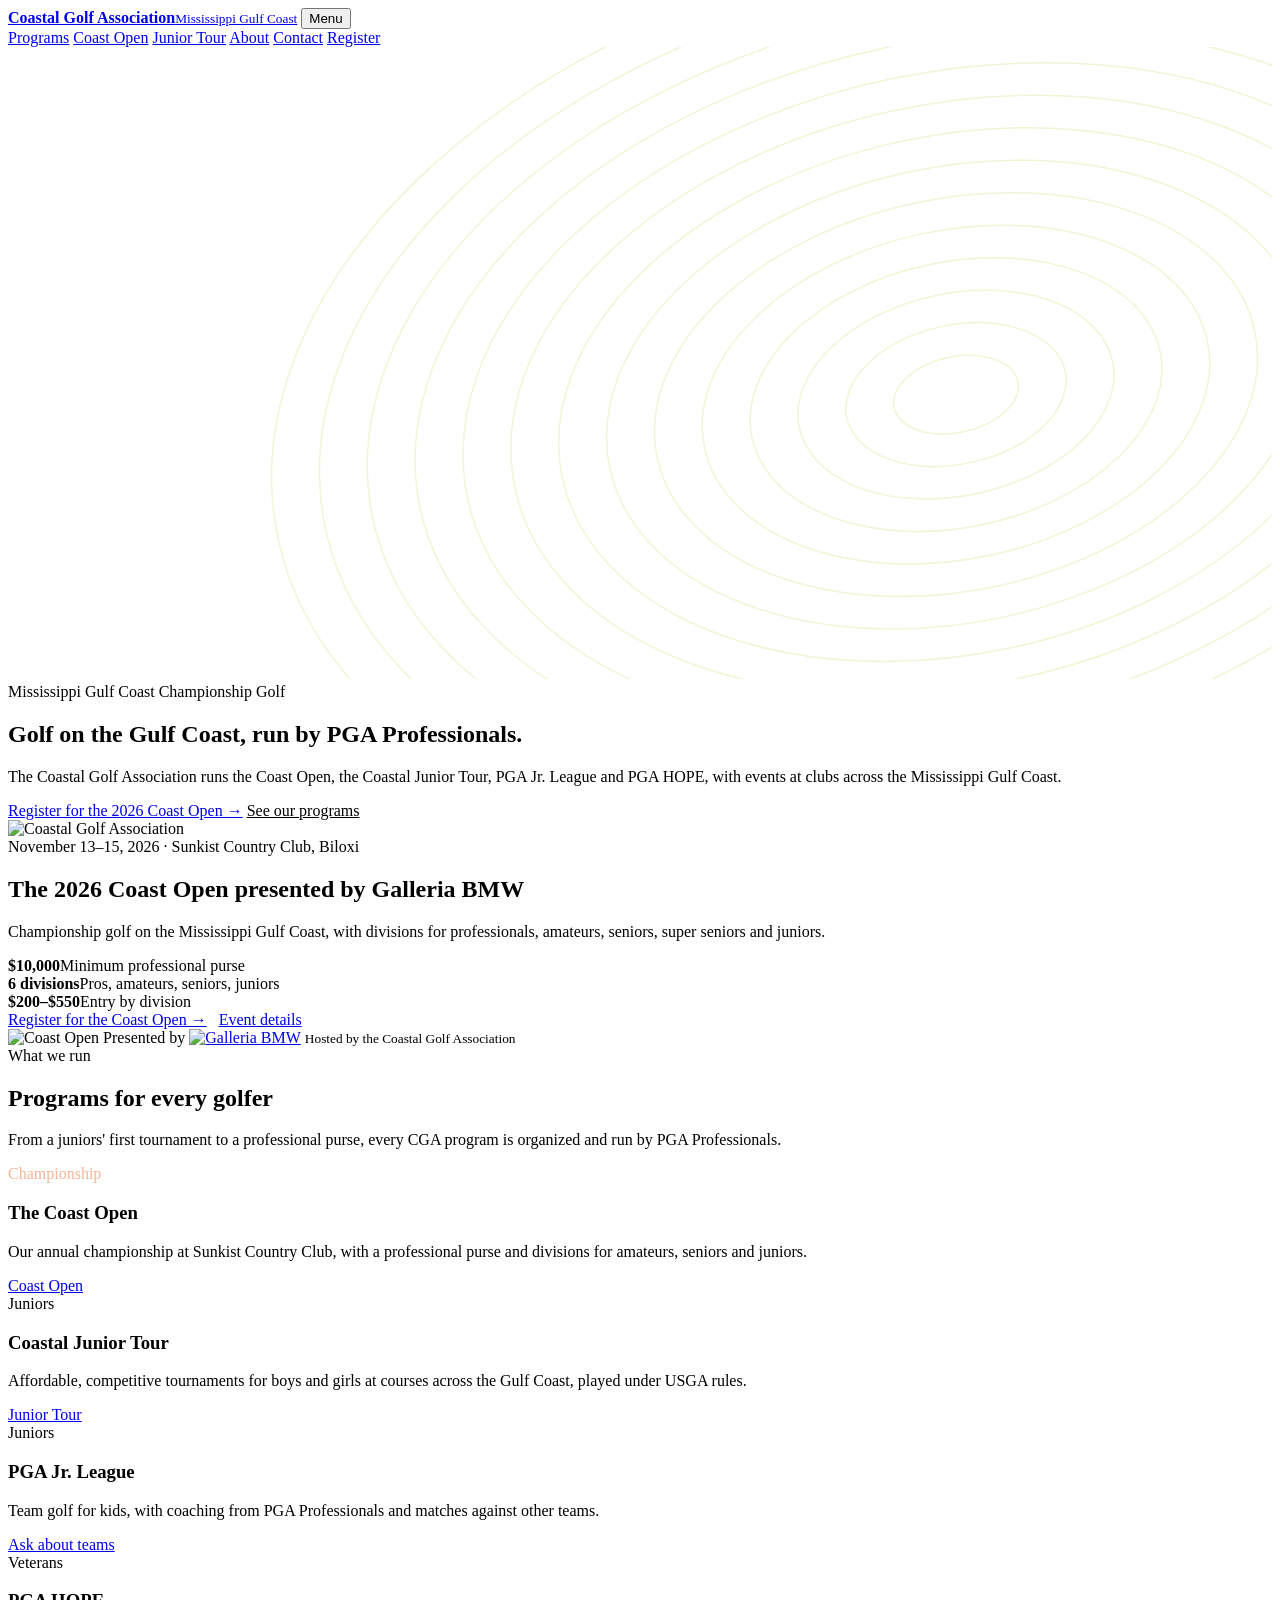
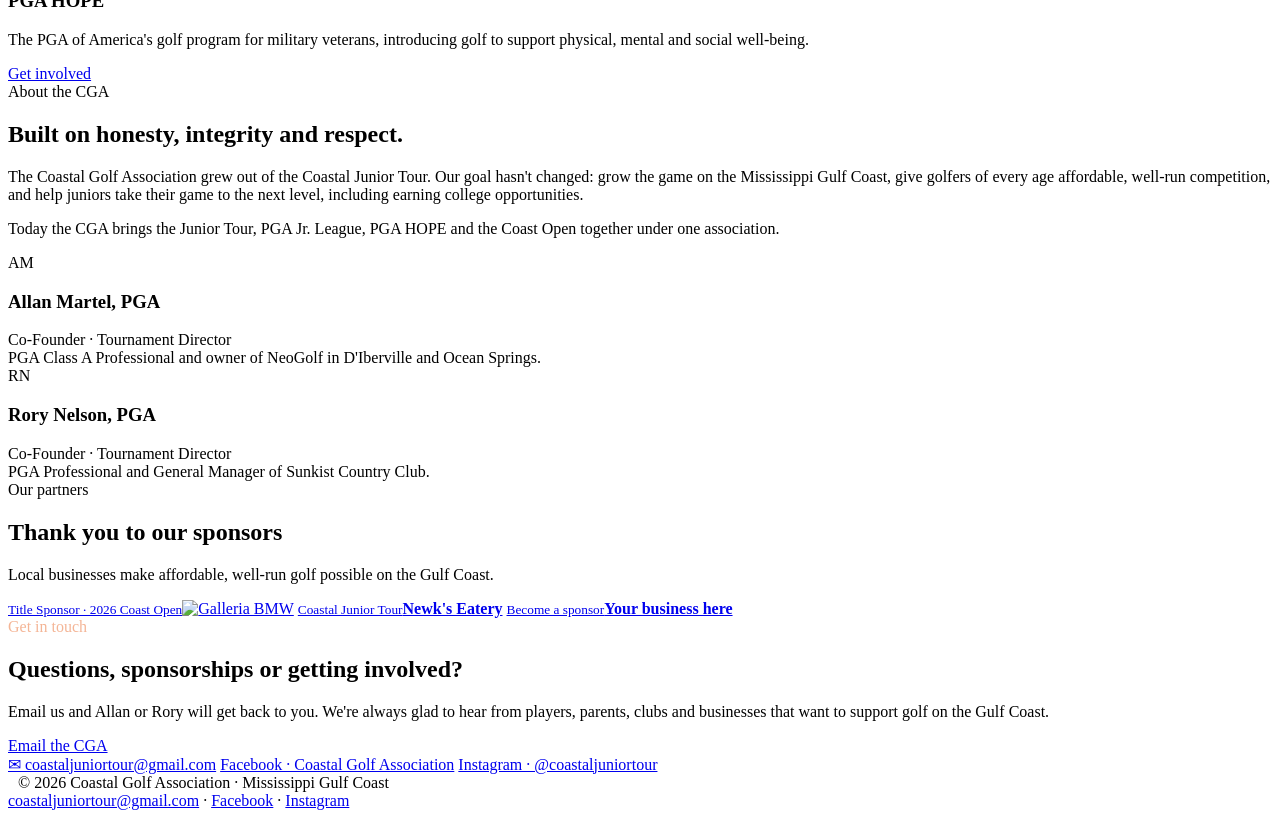
==== index.html @ bc14519a "Add files via upload" ====
<!doctype html>
<html lang="en">
<head>
<meta charset="utf-8">
<meta name="viewport" content="width=device-width, initial-scale=1">
<title>Coastal Golf Association · Mississippi Gulf Coast Golf</title>
<meta name="description" content="The Coastal Golf Association runs the Coast Open, the Coastal Junior Tour, PGA Jr. League and PGA HOPE on the Mississippi Gulf Coast.">
<meta property="og:title" content="Coastal Golf Association · Mississippi Gulf Coast Golf">
<meta property="og:description" content="The Coastal Golf Association runs the Coast Open, the Coastal Junior Tour, PGA Jr. League and PGA HOPE on the Mississippi Gulf Coast.">
<meta property="og:image" content="https://coastalgolfassociation.com/assets/cga-banner.png">
<link rel="icon" href="assets/favicon.png">
<link rel="preconnect" href="https://fonts.googleapis.com"><link rel="preconnect" href="https://fonts.gstatic.com" crossorigin>
<link href="https://fonts.googleapis.com/css2?family=Inter:wght@400;600;700;800&family=Playfair+Display:wght@700;800&display=swap" rel="stylesheet">
<link rel="stylesheet" href="assets/site.css">
</head>
<body>
<header class="top"><div class="wrap">
  <a class="brand" href="index.html"><img src="assets/cga-emblem.png" alt=""><span><b>Coastal Golf Association</b><small>Mississippi Gulf Coast</small></span></a>
  <button class="menu-btn" onclick="document.querySelector('nav.main').classList.toggle('open')">Menu</button>
  <nav class="main">
    <a href="index.html#programs">Programs</a>
    <a href="coast-open/index.html">Coast Open</a>
    <a href="junior-tour/index.html">Junior Tour</a>
    <a href="index.html#about">About</a>
    <a href="index.html#contact">Contact</a>
    <a class="btn btn-orange nav-cta" href="https://www.golfgenius.com/register?league_id=13075258007405735201&utm_source=cga_site&utm_medium=web&utm_campaign=coastopen2026_reg">Register</a>
  </nav>
</div></header>
<main>

<section class="hero" style="padding:0"><svg class="contours" viewBox="0 0 1200 600" preserveAspectRatio="xMidYMid slice" aria-hidden="true"><g fill="none" stroke="#F3F4D5" stroke-width="1.4"><ellipse cx="900" cy="330" rx="60" ry="36" transform="rotate(-12 900 330)"/><ellipse cx="900" cy="330" rx="106" ry="66" transform="rotate(-12 900 330)"/><ellipse cx="900" cy="330" rx="152" ry="96" transform="rotate(-12 900 330)"/><ellipse cx="900" cy="330" rx="198" ry="126" transform="rotate(-12 900 330)"/><ellipse cx="900" cy="330" rx="244" ry="156" transform="rotate(-12 900 330)"/><ellipse cx="900" cy="330" rx="290" ry="186" transform="rotate(-12 900 330)"/><ellipse cx="900" cy="330" rx="336" ry="216" transform="rotate(-12 900 330)"/><ellipse cx="900" cy="330" rx="382" ry="246" transform="rotate(-12 900 330)"/><ellipse cx="900" cy="330" rx="428" ry="276" transform="rotate(-12 900 330)"/><ellipse cx="900" cy="330" rx="474" ry="306" transform="rotate(-12 900 330)"/><ellipse cx="900" cy="330" rx="520" ry="336" transform="rotate(-12 900 330)"/><ellipse cx="900" cy="330" rx="566" ry="366" transform="rotate(-12 900 330)"/><ellipse cx="900" cy="330" rx="612" ry="396" transform="rotate(-12 900 330)"/><ellipse cx="900" cy="330" rx="658" ry="426" transform="rotate(-12 900 330)"/></g></svg><div class="wrap">
  <div>
    <div class="eyebrow">Mississippi Gulf Coast Championship Golf</div>
    <h1>Golf on the Gulf Coast, run by PGA Professionals.</h1>
    <p class="lead">The Coastal Golf Association runs the Coast Open, the Coastal Junior Tour, PGA Jr. League and PGA HOPE, with events at clubs across the Mississippi Gulf Coast.</p>
    <div class="actions">
      <a class="btn btn-orange" href="https://www.golfgenius.com/register?league_id=13075258007405735201&utm_source=cga_site&utm_medium=web&utm_campaign=coastopen2026_reg">Register for the 2026 Coast Open →</a>
      <a class="btn btn-ghost" href="#programs" style="color:var(--cream)">See our programs</a>
    </div>
  </div>
  <div class="hero-emblem"><img src="assets/cga-emblem.png" alt="Coastal Golf Association"></div>
</div></section>

<section><div class="wrap">
  
<div class="band">
  <div class="left">
    <div class="eyebrow">November 13–15, 2026 · Sunkist Country Club, Biloxi</div>
    <h2>The 2026 Coast Open presented by Galleria BMW</h2>
    <p>Championship golf on the Mississippi Gulf Coast, with divisions for professionals, amateurs, seniors, super seniors and juniors.</p>
    <div class="facts">
      <div class="fact"><b>$10,000</b><span>Minimum professional purse</span></div>
      <div class="fact"><b>6 divisions</b><span>Pros, amateurs, seniors, juniors</span></div>
      <div class="fact"><b>$200–$550</b><span>Entry by division</span></div>
    </div>
    <div style="display:flex;gap:12px;flex-wrap:wrap">
      <a class="btn btn-orange" href="https://www.golfgenius.com/register?league_id=13075258007405735201&utm_source=cga_site&utm_medium=web&utm_campaign=coastopen2026_reg">Register for the Coast Open →</a>
      <a class="btn btn-ghost" href="coast-open/index.html">Event details</a>
    </div>
  </div>
  <div class="right">
    <img src="assets/coast-open-logo.png" alt="Coast Open" style="width:150px">
    <span class="presented">Presented by</span>
    <a href="https://www.galleriabmw.com/"><img class="galleria" src="assets/galleria-bmw-gray.png" alt="Galleria BMW"></a>
    <small>Hosted by the Coastal Golf Association</small>
  </div>
</div>
</div></section>

<section class="alt" id="programs"><div class="wrap">
  <div class="section-head">
    <div class="eyebrow">What we run</div>
    <h2>Programs for every golfer</h2>
    <p>From a juniors' first tournament to a professional purse, every CGA program is organized and run by PGA Professionals.</p>
  </div>
  <div class="grid g4">
    <div class="card feature"><div class="tag" style="color:#F4B596">Championship</div><h3>The Coast Open</h3><p>Our annual championship at Sunkist Country Club, with a professional purse and divisions for amateurs, seniors and juniors.</p><a class="more" href="coast-open/index.html">Coast Open</a></div>
    <div class="card"><div class="tag">Juniors</div><h3>Coastal Junior Tour</h3><p>Affordable, competitive tournaments for boys and girls at courses across the Gulf Coast, played under USGA rules.</p><a class="more" href="junior-tour/index.html">Junior Tour</a></div>
    <div class="card"><div class="tag">Juniors</div><h3>PGA Jr. League</h3><p>Team golf for kids, with coaching from PGA Professionals and matches against other teams.</p><a class="more" href="#contact">Ask about teams</a></div>
    <div class="card"><div class="tag">Veterans</div><h3>PGA HOPE</h3><p>The PGA of America's golf program for military veterans, introducing golf to support physical, mental and social well-being.</p><a class="more" href="#contact">Get involved</a></div>
  </div>
</div></section>

<section id="about"><div class="wrap">
  <div class="grid g2" style="align-items:center;gap:48px">
    <div>
      <div class="eyebrow">About the CGA</div>
      <h2>Built on honesty, integrity and respect.</h2>
      <p>The Coastal Golf Association grew out of the Coastal Junior Tour. Our goal hasn't changed: grow the game on the Mississippi Gulf Coast, give golfers of every age affordable, well-run competition, and help juniors take their game to the next level, including earning college opportunities.</p>
      <p>Today the CGA brings the Junior Tour, PGA Jr. League, PGA HOPE and the Coast Open together under one association.</p>
    </div>
    <div class="grid" style="gap:16px">
      <div class="card person"><div class="ini">AM</div><div><h3>Allan Martel, PGA</h3><div class="role">Co-Founder · Tournament Director</div><p style="margin:0">PGA Class A Professional and owner of NeoGolf in D'Iberville and Ocean Springs.</p></div></div>
      <div class="card person"><div class="ini">RN</div><div><h3>Rory Nelson, PGA</h3><div class="role">Co-Founder · Tournament Director</div><p style="margin:0">PGA Professional and General Manager of Sunkist Country Club.</p></div></div>
    </div>
  </div>
</div></section>

<section class="alt"><div class="wrap">
  <div class="section-head"><div class="eyebrow">Our partners</div><h2>Thank you to our sponsors</h2><p>Local businesses make affordable, well-run golf possible on the Gulf Coast.</p></div>
  <div class="sponsors">
    <a class="sponsor" href="https://www.galleriabmw.com/"><small>Title Sponsor · 2026 Coast Open</small><img src="assets/galleria-bmw-gray.png" alt="Galleria BMW"></a>
    <a class="sponsor" href="junior-tour/index.html#sponsors"><small>Coastal Junior Tour</small><b>Newk's Eatery</b></a>
    <a class="sponsor" href="mailto:coastaljuniortour@gmail.com?subject=Sponsoring%20the%20Coastal%20Golf%20Association"><small>Become a sponsor</small><b>Your business here</b></a>
  </div>
</div></section>

<section id="contact"><div class="wrap">
  <div class="contact">
    <div>
      <div class="eyebrow" style="color:#F4B596">Get in touch</div>
      <h2>Questions, sponsorships or getting involved?</h2>
      <p>Email us and Allan or Rory will get back to you. We're always glad to hear from players, parents, clubs and businesses that want to support golf on the Gulf Coast.</p>
      <a class="btn btn-orange" href="mailto:coastaljuniortour@gmail.com">Email the CGA</a>
    </div>
    <div class="links">
      <a href="mailto:coastaljuniortour@gmail.com">✉ coastaljuniortour@gmail.com</a>
      <a href="https://www.facebook.com/profile.php?id=61590366791773">Facebook · Coastal Golf Association</a>
      <a href="https://www.instagram.com/coastaljuniortour/">Instagram · @coastaljuniortour</a>
    </div>
  </div>
</div></section>

</main>
<footer><div class="wrap">
  <div><img src="assets/cga-emblem.png" alt="" style="display:inline-block;vertical-align:middle;margin-right:10px">© 2026 Coastal Golf Association · Mississippi Gulf Coast</div>
  <div><a href="mailto:coastaljuniortour@gmail.com">coastaljuniortour@gmail.com</a> · <a href="https://www.facebook.com/profile.php?id=61590366791773">Facebook</a> · <a href="https://www.instagram.com/coastaljuniortour/">Instagram</a></div>
</div></footer>
</body>
</html>
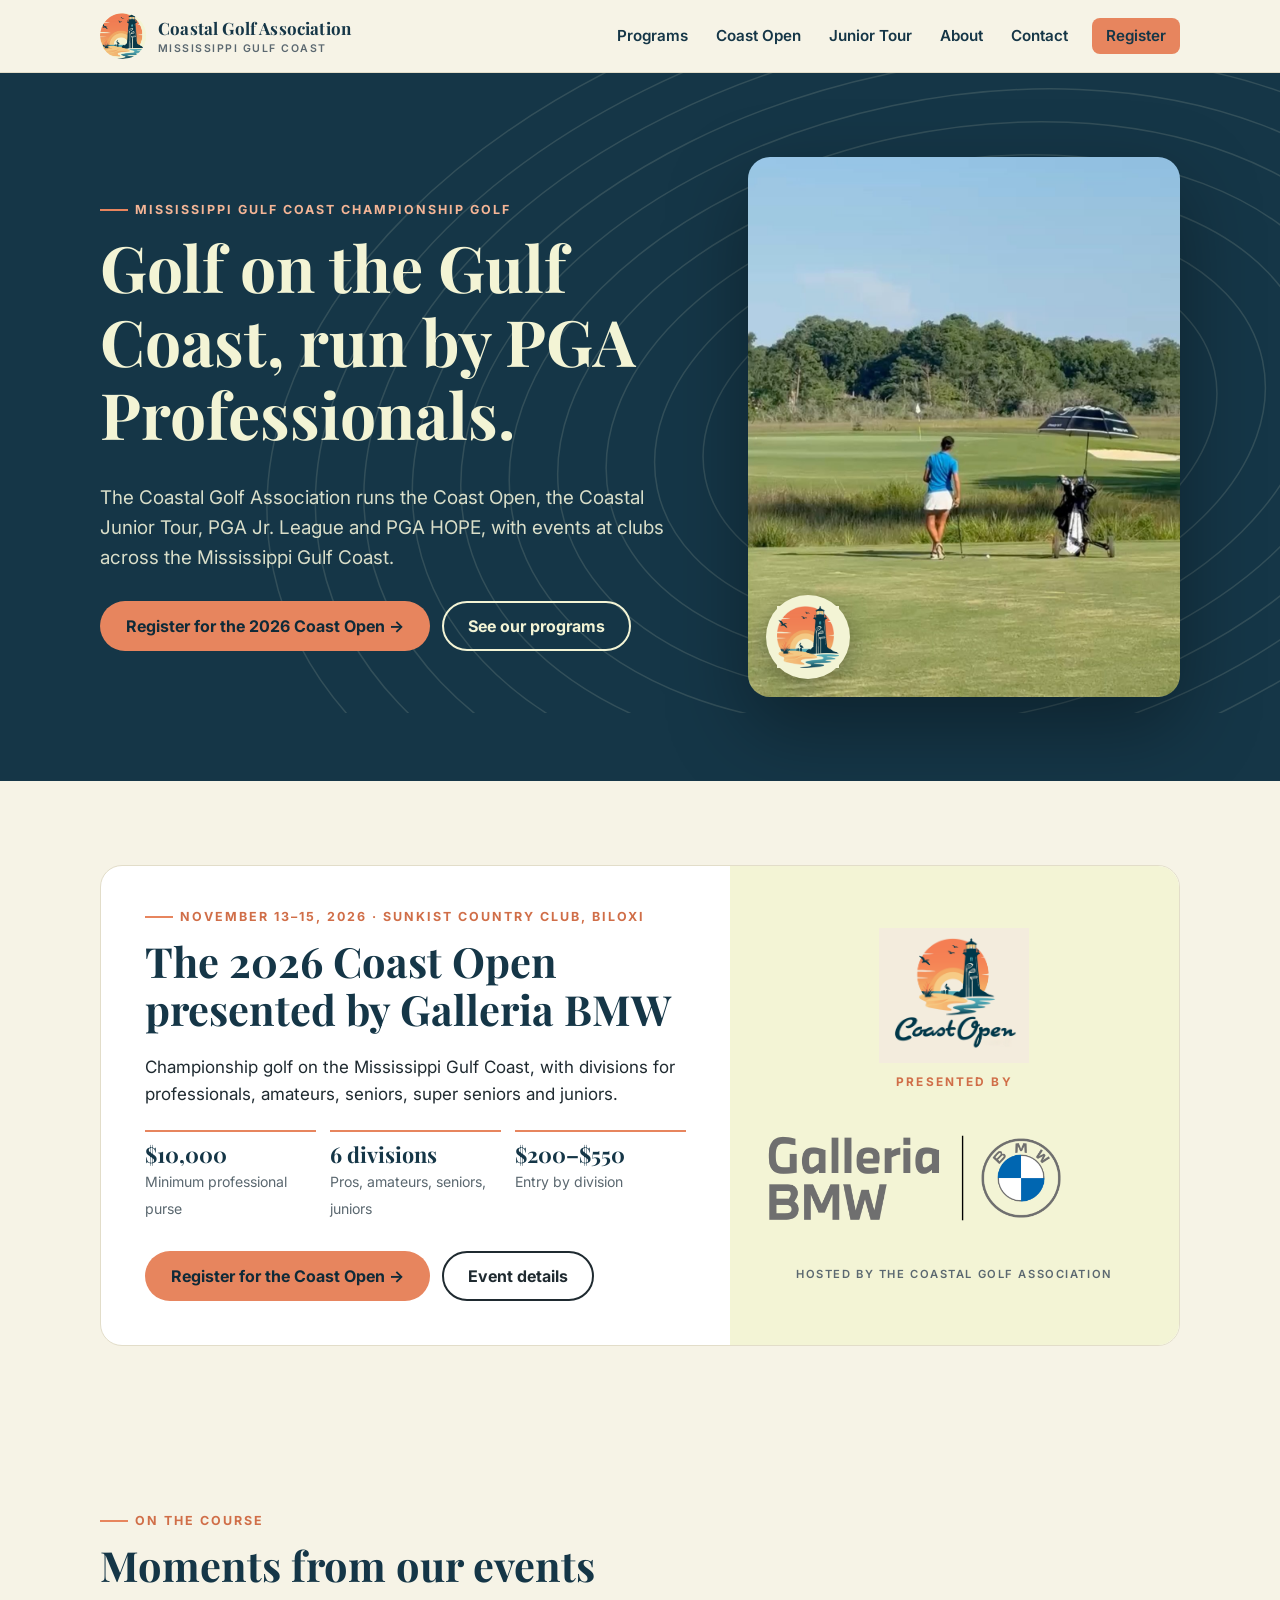
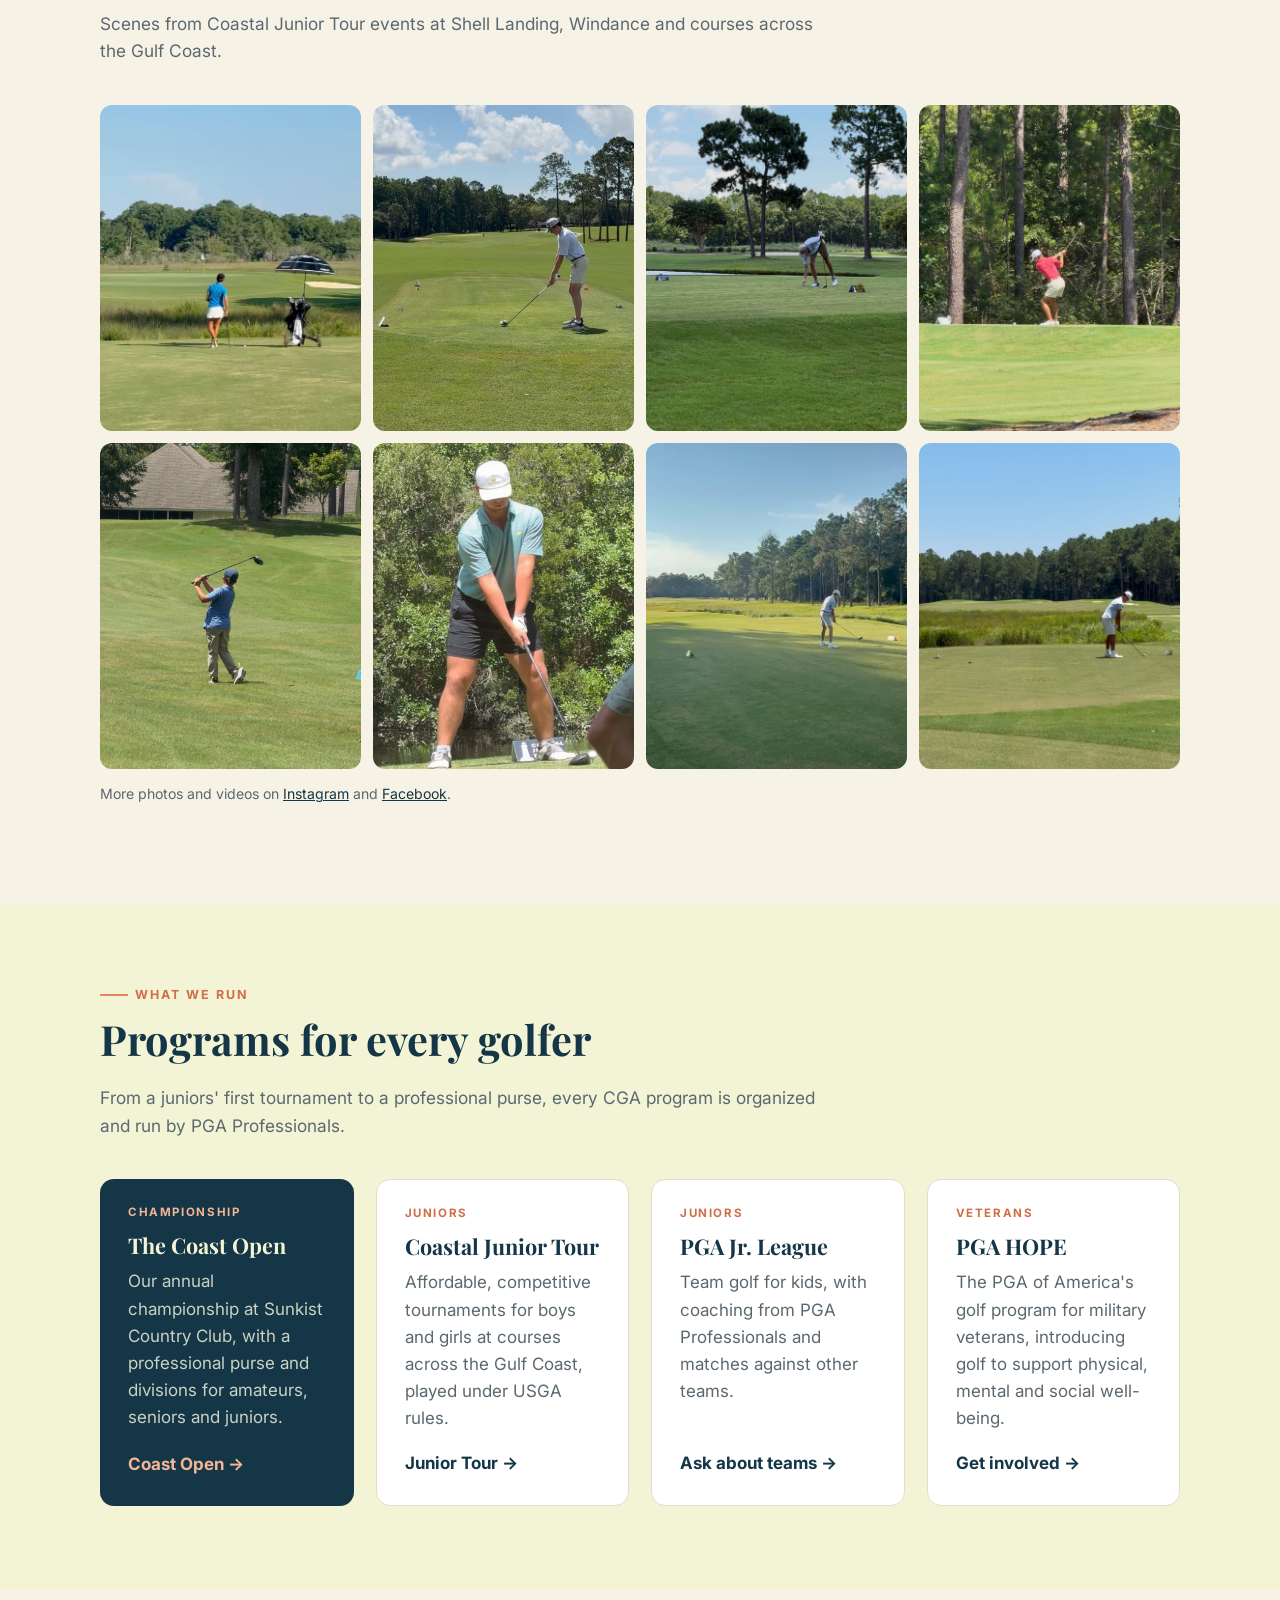
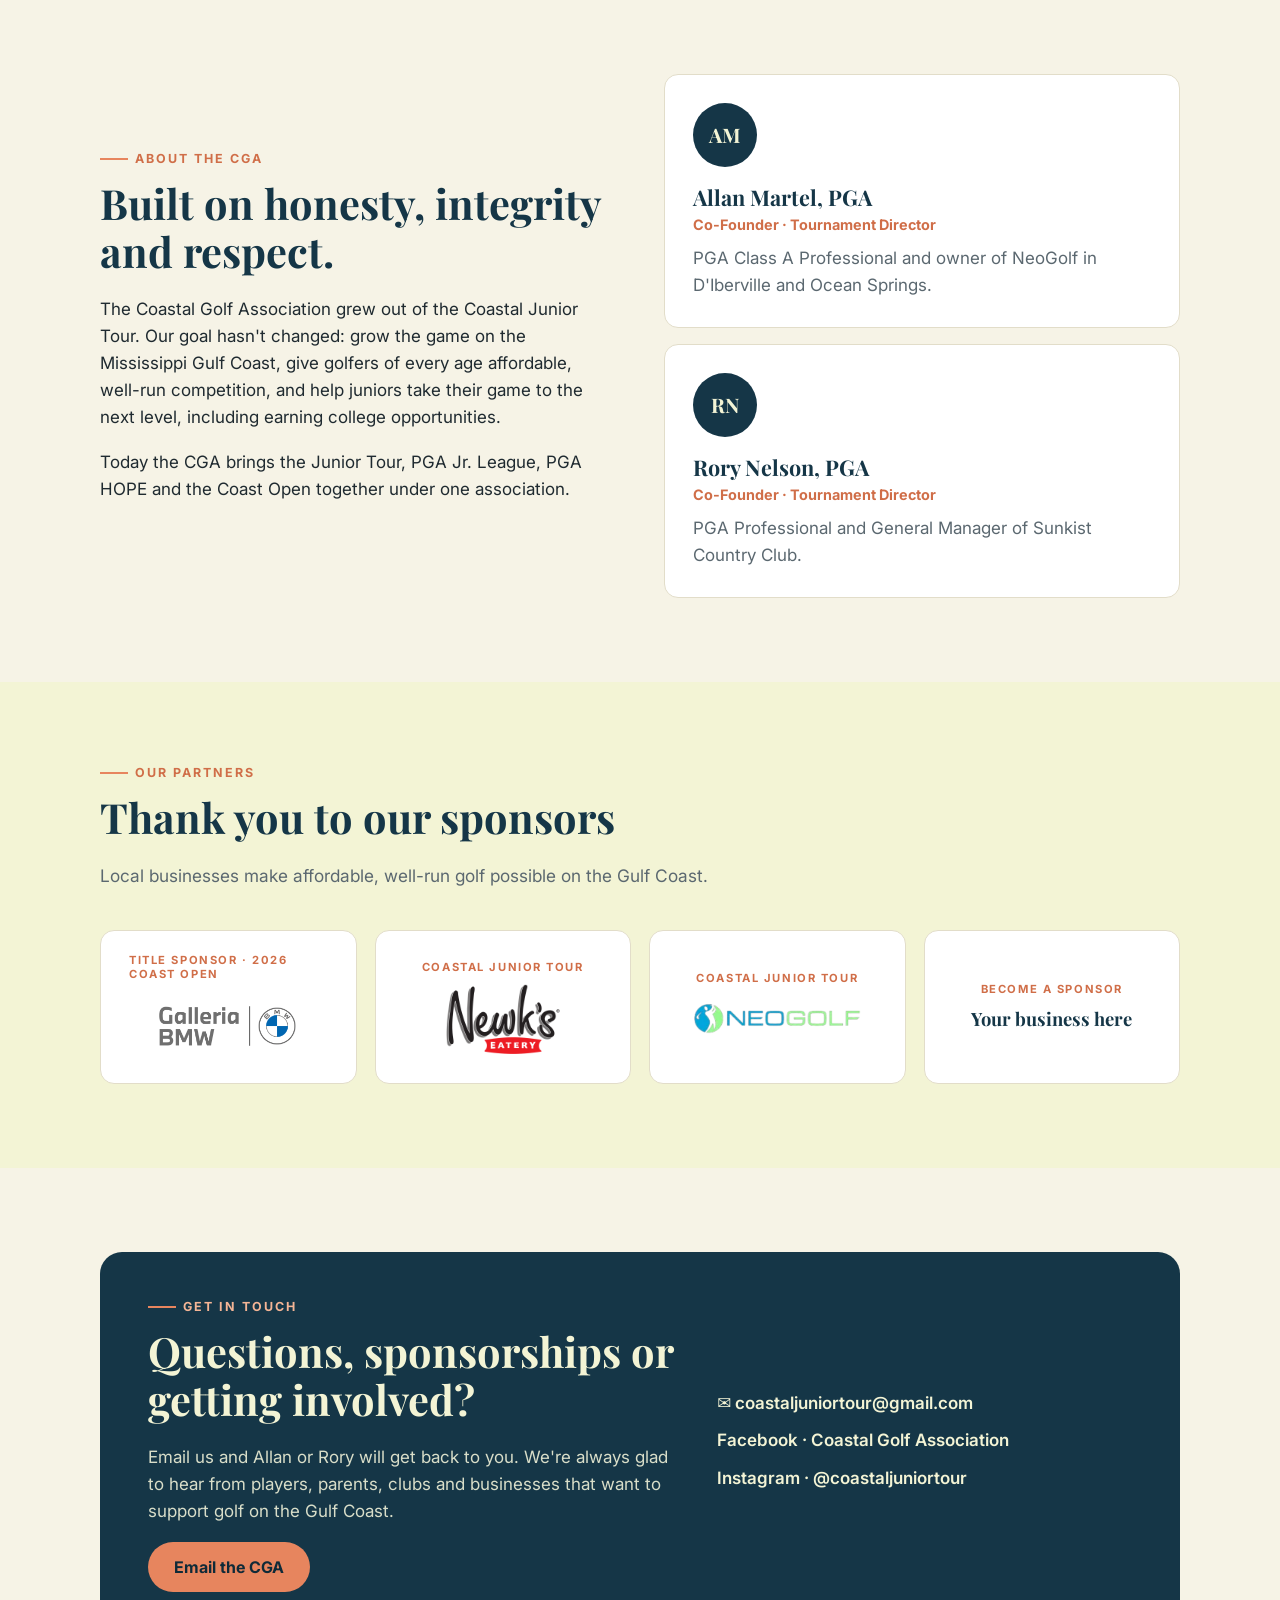
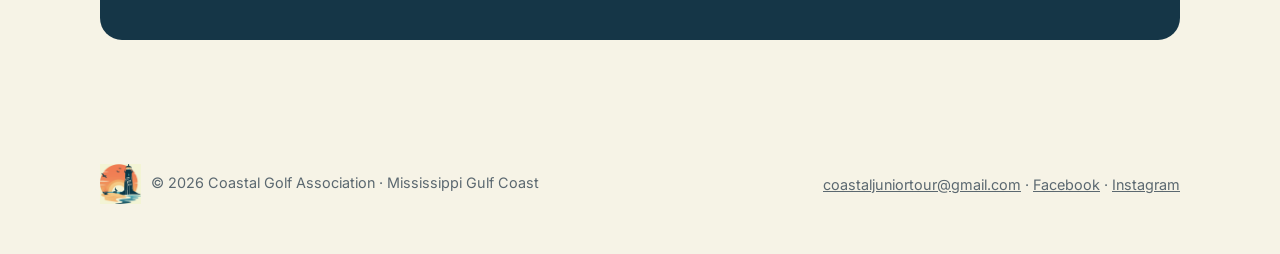
==== commit cc9da008: "Add event photo galleries and Newk's / NeoGolf sponsor logos" ====
--- a/index.html
+++ b/index.html
@@ -38,7 +38,7 @@
       <a class="btn btn-ghost" href="#programs" style="color:var(--cream)">See our programs</a>
     </div>
   </div>
-  <div class="hero-emblem"><img src="assets/cga-emblem.png" alt="Coastal Golf Association"></div>
+  <div class="hero-photo"><img src="assets/photos/cjt-01.jpg" alt="A junior golfer on the course at a Coastal Junior Tour event"><span class="badge"><img src="assets/cga-emblem.png" alt=""></span></div>
 </div></section>
 
 <section><div class="wrap">
@@ -65,6 +65,12 @@
     <small>Hosted by the Coastal Golf Association</small>
   </div>
 </div>
+</div></section>
+
+<section><div class="wrap">
+  <div class="section-head"><div class="eyebrow">On the course</div><h2>Moments from our events</h2><p>Scenes from Coastal Junior Tour events at Shell Landing, Windance and courses across the Gulf Coast.</p></div>
+  <div class="gallery"><figure><img loading="lazy" src="assets/photos/cjt-01.jpg" alt="Coastal Junior Tour players during an event"></figure><figure><img loading="lazy" src="assets/photos/cjt-02.jpg" alt="Coastal Junior Tour players during an event"></figure><figure><img loading="lazy" src="assets/photos/cjt-03.jpg" alt="Coastal Junior Tour players during an event"></figure><figure><img loading="lazy" src="assets/photos/cjt-04.jpg" alt="Coastal Junior Tour players during an event"></figure><figure><img loading="lazy" src="assets/photos/cjt-05.jpg" alt="Coastal Junior Tour players during an event"></figure><figure><img loading="lazy" src="assets/photos/cjt-06.jpg" alt="Coastal Junior Tour players during an event"></figure><figure><img loading="lazy" src="assets/photos/cjt-07.jpg" alt="Coastal Junior Tour players during an event"></figure><figure><img loading="lazy" src="assets/photos/cjt-08.jpg" alt="Coastal Junior Tour players during an event"></figure></div>
+  <p class="note" style="margin-top:14px">More photos and videos on <a href="https://www.instagram.com/coastaljuniortour/">Instagram</a> and <a href="https://www.facebook.com/profile.php?id=61590366791773">Facebook</a>.</p>
 </div></section>
 
 <section class="alt" id="programs"><div class="wrap">
@@ -100,7 +106,8 @@
   <div class="section-head"><div class="eyebrow">Our partners</div><h2>Thank you to our sponsors</h2><p>Local businesses make affordable, well-run golf possible on the Gulf Coast.</p></div>
   <div class="sponsors">
     <a class="sponsor" href="https://www.galleriabmw.com/"><small>Title Sponsor · 2026 Coast Open</small><img src="assets/galleria-bmw-gray.png" alt="Galleria BMW"></a>
-    <a class="sponsor" href="junior-tour/index.html#sponsors"><small>Coastal Junior Tour</small><b>Newk's Eatery</b></a>
+    <a class="sponsor" href="https://newks.com/"><small>Coastal Junior Tour</small><img src="assets/newks-eatery.png" alt="Newk's Eatery"></a>
+    <a class="sponsor" href="https://www.neogolfclub.com/"><small>Coastal Junior Tour</small><img src="assets/neogolf.png" alt="NeoGolf" style="height:48px"></a>
     <a class="sponsor" href="mailto:coastaljuniortour@gmail.com?subject=Sponsoring%20the%20Coastal%20Golf%20Association"><small>Become a sponsor</small><b>Your business here</b></a>
   </div>
 </div></section>
--- a/assets/site.css
+++ b/assets/site.css
@@ -0,0 +1,126 @@
+:root{--cream:#F3F4D5;--cream2:#F6F3E6;--sand:#EFE6CF;--orange:#E7855E;--orange-d:#D06E48;--navy:#153647;--navy2:#0F2A38;--ink:#1F2A30;--muted:#5B6870;--line:#E2DDC9;--white:#fff;--radius:14px;--max:1120px}
+*{box-sizing:border-box}html{scroll-behavior:smooth}
+body{margin:0;background:var(--cream2);color:var(--ink);font:17px/1.6 "Inter",system-ui,-apple-system,Segoe UI,Roboto,Arial,sans-serif}
+img{max-width:100%;display:block}
+a{color:var(--navy)}
+h1,h2,h3{font-family:"Playfair Display",Georgia,serif;color:var(--navy);line-height:1.15;margin:0 0 .5em}
+h1{font-size:clamp(2.3rem,5.4vw,4rem)}h2{font-size:clamp(1.8rem,3.4vw,2.6rem)}h3{font-size:1.35rem}
+p{margin:0 0 1em}
+.wrap{max-width:var(--max);margin:0 auto;padding:0 20px}
+.eyebrow{font:700 .78rem/1.2 "Inter",sans-serif;letter-spacing:.16em;text-transform:uppercase;color:var(--orange-d);display:flex;align-items:center;gap:.6em;margin-bottom:1em}
+.eyebrow:before{content:"";width:28px;height:2px;background:var(--orange)}
+/* header */
+.top{position:sticky;top:0;z-index:20;background:rgba(246,243,230,.94);backdrop-filter:blur(8px);border-bottom:1px solid var(--line)}
+.top .wrap{display:flex;align-items:center;justify-content:space-between;height:72px;gap:16px}
+.brand{display:flex;align-items:center;gap:12px;text-decoration:none;color:var(--navy)}
+.brand img{width:46px;height:46px;border-radius:50%;background:var(--cream);object-fit:contain}
+.brand b{font:700 1.06rem/1.1 "Playfair Display",Georgia,serif;letter-spacing:.01em}
+.brand small{display:block;font:600 .66rem/1.2 "Inter",sans-serif;letter-spacing:.14em;text-transform:uppercase;color:var(--muted)}
+nav.main{display:flex;gap:4px;align-items:center}
+nav.main a{text-decoration:none;font-weight:600;font-size:.95rem;padding:8px 12px;border-radius:8px;color:var(--navy)}
+nav.main a:hover,nav.main a[aria-current]{background:var(--sand)}
+.menu-btn{display:none;background:none;border:1px solid var(--line);border-radius:8px;padding:8px 12px;font:600 .9rem Inter,sans-serif;color:var(--navy)}
+@media(max-width:860px){nav.main{display:none;position:absolute;top:72px;left:0;right:0;flex-direction:column;align-items:stretch;background:var(--cream2);border-bottom:1px solid var(--line);padding:10px 16px 16px}nav.main.open{display:flex}.menu-btn{display:block}}
+/* buttons */
+.btn{display:inline-flex;align-items:center;gap:.5em;font:700 1rem/1 "Inter",sans-serif;text-decoration:none;padding:15px 24px;border-radius:999px;border:2px solid transparent;transition:transform .15s,background .15s}
+.btn:hover{transform:translateY(-1px)}
+.btn-orange{background:var(--orange);color:var(--navy2)}.btn-orange:hover{background:#ef9370}
+.btn-navy{background:var(--navy);color:var(--cream)}.btn-navy:hover{background:var(--navy2)}
+.btn-ghost{border-color:currentColor;color:inherit;background:transparent}
+.nav-cta{margin-left:8px}
+/* hero */
+.hero{background:var(--navy);color:var(--cream);position:relative;overflow:hidden}
+.hero .wrap{position:relative;display:grid;grid-template-columns:1.25fr .9fr;gap:48px;align-items:center;padding-top:84px;padding-bottom:84px}
+.hero h1{color:var(--cream)}.hero .eyebrow{color:#F4B596}
+.hero p.lead{font-size:1.18rem;color:#D9DEC9;max-width:34em}
+.hero .actions{display:flex;flex-wrap:wrap;gap:12px;margin-top:28px}
+.hero-emblem{justify-self:center;width:min(380px,100%);aspect-ratio:1;border-radius:50%;background:var(--cream);display:grid;place-items:center;box-shadow:0 30px 80px rgba(0,0,0,.35)}
+.hero-emblem img{width:78%}
+.contours{position:absolute;inset:0;opacity:.13;pointer-events:none}
+@media(max-width:860px){.hero .wrap{grid-template-columns:1fr;padding-top:56px;padding-bottom:56px}.hero-emblem{width:220px;order:-1}}
+/* sections */
+section{padding:84px 0}
+section.alt{background:var(--cream)}
+.section-head{max-width:720px;margin-bottom:40px}
+.section-head p{color:var(--muted);font-size:1.08rem}
+.grid{display:grid;gap:22px}
+.g2{grid-template-columns:repeat(2,1fr)}.g3{grid-template-columns:repeat(3,1fr)}.g4{grid-template-columns:repeat(4,1fr)}
+@media(max-width:960px){.g4{grid-template-columns:repeat(2,1fr)}.g3{grid-template-columns:1fr 1fr}}
+@media(max-width:640px){.g2,.g3,.g4{grid-template-columns:1fr}}
+.card{background:var(--white);border:1px solid var(--line);border-radius:var(--radius);padding:28px;display:flex;flex-direction:column}
+.card .tag{font:700 .72rem/1 Inter,sans-serif;letter-spacing:.14em;text-transform:uppercase;color:var(--orange-d);margin-bottom:14px}
+.card p{color:var(--muted)}
+.card .more{margin-top:auto;font-weight:700;text-decoration:none;color:var(--navy)}
+.card .more:after{content:" →"}
+.card.feature{background:var(--navy);color:var(--cream);border:0}
+.card.feature h3{color:var(--cream)}.card.feature p{color:#C9D2C4}.card.feature .more{color:#F4B596}
+/* coast open band */
+.band{background:var(--white);border:1px solid var(--line);border-radius:22px;overflow:hidden;display:grid;grid-template-columns:1.4fr 1fr}
+.band .left{padding:44px}
+.band .right{background:var(--cream);display:flex;flex-direction:column;align-items:center;justify-content:center;gap:14px;padding:36px;text-align:center}
+.band .right .presented{font:700 .74rem/1 Inter,sans-serif;letter-spacing:.18em;text-transform:uppercase;color:var(--orange-d)}
+.band .right img.galleria{width:min(300px,90%)}
+.band .right small{font:600 .7rem/1.4 Inter,sans-serif;letter-spacing:.14em;text-transform:uppercase;color:var(--muted)}
+.facts{display:grid;grid-template-columns:repeat(3,1fr);gap:14px;margin:22px 0 28px}
+.fact{border-top:2px solid var(--orange);padding-top:10px}
+.fact b{display:block;font:700 1.35rem/1.2 "Playfair Display",Georgia,serif;color:var(--navy)}
+.fact span{font-size:.88rem;color:var(--muted)}
+@media(max-width:860px){.band{grid-template-columns:1fr}.band .left{padding:28px}.facts{grid-template-columns:1fr 1fr}}
+/* tables */
+.table{width:100%;border-collapse:collapse;background:var(--white);border:1px solid var(--line);border-radius:var(--radius);overflow:hidden}
+.table th,.table td{text-align:left;padding:14px 18px;border-bottom:1px solid var(--line);vertical-align:top}
+.table th{font:700 .74rem/1.2 Inter,sans-serif;letter-spacing:.12em;text-transform:uppercase;color:var(--muted);background:var(--cream)}
+.table tr:last-child td{border-bottom:0}
+.table td.price{font-weight:800;color:var(--navy);white-space:nowrap;text-align:right}
+.table .sub{display:block;font-size:.85rem;color:var(--muted)}
+/* people */
+.person{display:flex;gap:18px;align-items:flex-start}
+.person .ini{flex:none;width:64px;height:64px;border-radius:50%;background:var(--navy);color:var(--cream);display:grid;place-items:center;font:700 1.25rem "Playfair Display",serif}
+.person h3{margin-bottom:.15em}.person .role{font-size:.9rem;color:var(--orange-d);font-weight:700;margin-bottom:.6em}
+/* sponsors */
+.sponsors{display:flex;flex-wrap:wrap;gap:18px;align-items:stretch}
+.sponsor{background:var(--white);border:1px solid var(--line);border-radius:var(--radius);padding:22px 28px;display:flex;flex-direction:column;align-items:center;justify-content:center;gap:10px;min-width:220px;flex:1;text-decoration:none;color:var(--ink)}
+.sponsor img{height:70px;width:auto}
+.sponsor b{font:700 1.15rem "Playfair Display",serif;color:var(--navy)}
+.sponsor small{font:700 .7rem Inter,sans-serif;letter-spacing:.14em;text-transform:uppercase;color:var(--orange-d)}
+/* lists */
+.check{list-style:none;padding:0;margin:0 0 1em}
+.check li{padding:6px 0 6px 28px;position:relative}
+.check li:before{content:"";position:absolute;left:0;top:14px;width:12px;height:12px;border-radius:50%;background:var(--orange)}
+details{background:var(--white);border:1px solid var(--line);border-radius:var(--radius);padding:18px 22px;margin-bottom:12px}
+details summary{cursor:pointer;font:700 1.08rem "Playfair Display",serif;color:var(--navy);list-style:none}
+details summary::-webkit-details-marker{display:none}
+details summary:after{content:"+";float:right;font-family:Inter;color:var(--orange-d)}
+details[open] summary:after{content:"–"}
+details>*:not(summary){margin-top:12px}
+/* page header */
+.page-head{background:var(--navy);color:var(--cream);padding:70px 0 60px;position:relative;overflow:hidden}
+.page-head h1{color:var(--cream)}.page-head .eyebrow{color:#F4B596}.page-head p{color:#D9DEC9;font-size:1.15rem;max-width:40em}
+.page-head .actions{display:flex;gap:12px;flex-wrap:wrap;margin-top:24px}
+.presented-strip{display:flex;align-items:center;gap:14px;margin-top:26px;flex-wrap:wrap}
+.presented-strip span{font:700 .72rem Inter,sans-serif;letter-spacing:.18em;text-transform:uppercase;color:#F4B596}
+.presented-strip img{height:44px;width:auto}
+/* contact */
+.contact{background:var(--navy);color:var(--cream);border-radius:22px;padding:48px;display:grid;grid-template-columns:1.3fr 1fr;gap:30px;align-items:center}
+.contact h2{color:var(--cream)}.contact p{color:#D9DEC9}
+.contact .links a{display:block;color:var(--cream);font-weight:600;margin-bottom:10px;text-decoration:none}
+.contact .links a:hover{text-decoration:underline}
+@media(max-width:860px){.contact{grid-template-columns:1fr;padding:30px}}
+/* footer */
+footer{padding:40px 0 50px;color:var(--muted);font-size:.9rem}
+footer .wrap{display:flex;justify-content:space-between;gap:20px;flex-wrap:wrap;align-items:center}
+footer img{height:40px;width:auto}
+footer a{color:var(--muted)}
+.note{font-size:.88rem;color:var(--muted)}
+/* photos */
+.hero-photo{position:relative;justify-self:center;width:100%;max-width:460px;aspect-ratio:4/5;border-radius:22px;overflow:hidden;box-shadow:0 30px 80px rgba(0,0,0,.35)}
+.hero-photo>img{width:100%;height:100%;object-fit:cover}
+.hero-photo .badge{position:absolute;left:18px;bottom:18px;width:84px;height:84px;border-radius:50%;background:var(--cream);display:grid;place-items:center;box-shadow:0 8px 24px rgba(0,0,0,.3)}
+.hero-photo .badge img{width:74%}
+@media(max-width:860px){.hero-photo{max-width:100%;aspect-ratio:4/3;order:-1}}
+.gallery{display:grid;grid-template-columns:repeat(4,1fr);gap:12px}
+.gallery figure{margin:0;border-radius:12px;overflow:hidden;aspect-ratio:4/5;background:var(--sand)}
+.gallery img{width:100%;height:100%;object-fit:cover;transition:transform .3s}
+.gallery figure:hover img{transform:scale(1.04)}
+@media(max-width:860px){.gallery{grid-template-columns:repeat(2,1fr)}}
+.sponsor img{max-width:220px;object-fit:contain}
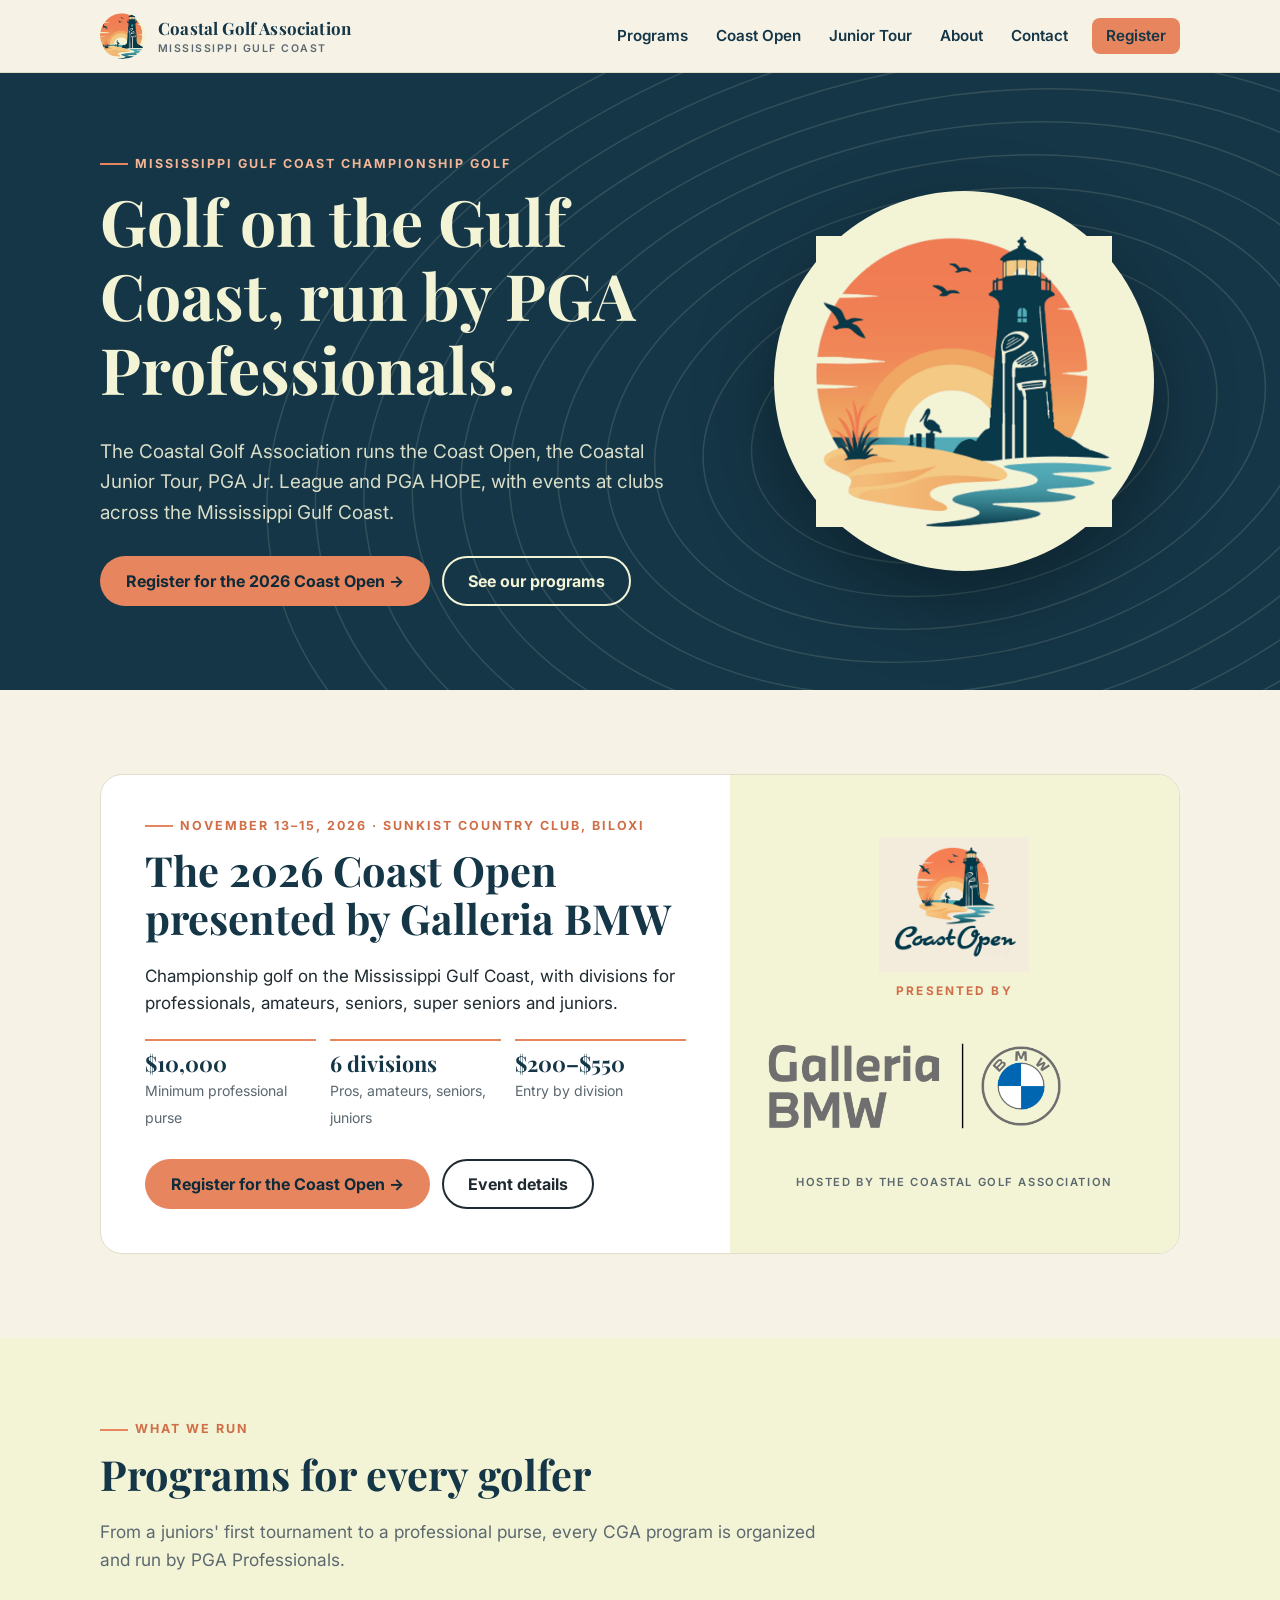
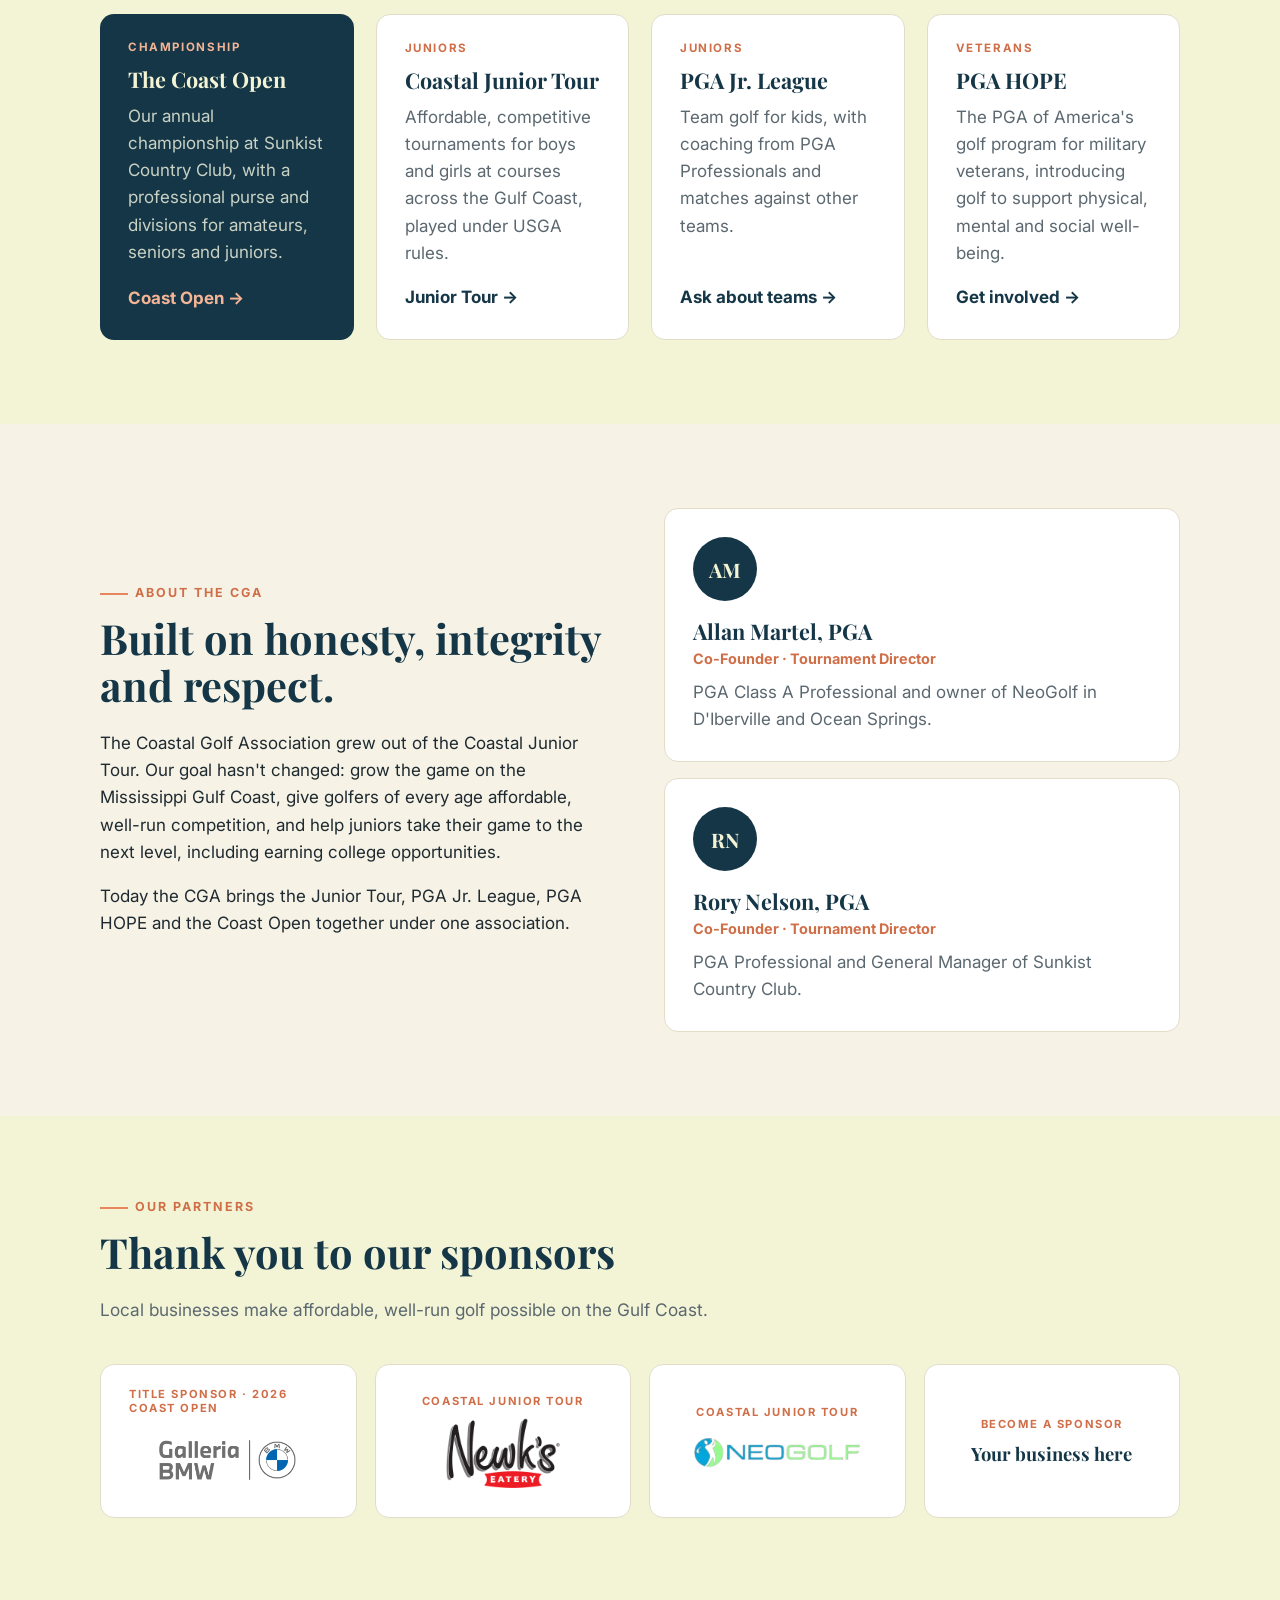
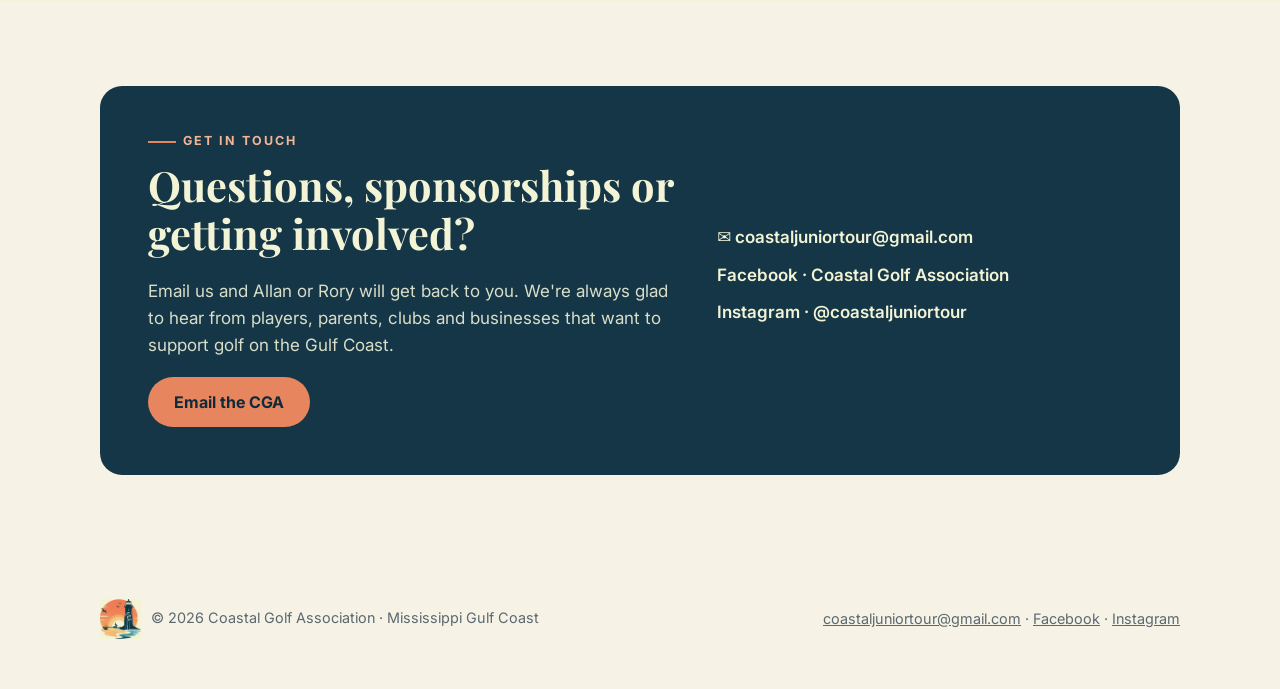
==== commit f5c5c21b: "Keep junior photos on the Junior Tour page only; restore emblem on home" ====
--- a/index.html
+++ b/index.html
@@ -38,7 +38,7 @@
       <a class="btn btn-ghost" href="#programs" style="color:var(--cream)">See our programs</a>
     </div>
   </div>
-  <div class="hero-photo"><img src="assets/photos/cjt-01.jpg" alt="A junior golfer on the course at a Coastal Junior Tour event"><span class="badge"><img src="assets/cga-emblem.png" alt=""></span></div>
+  <div class="hero-emblem"><img src="assets/cga-emblem.png" alt="Coastal Golf Association emblem"></div>
 </div></section>
 
 <section><div class="wrap">
@@ -65,12 +65,6 @@
     <small>Hosted by the Coastal Golf Association</small>
   </div>
 </div>
-</div></section>
-
-<section><div class="wrap">
-  <div class="section-head"><div class="eyebrow">On the course</div><h2>Moments from our events</h2><p>Scenes from Coastal Junior Tour events at Shell Landing, Windance and courses across the Gulf Coast.</p></div>
-  <div class="gallery"><figure><img loading="lazy" src="assets/photos/cjt-01.jpg" alt="Coastal Junior Tour players during an event"></figure><figure><img loading="lazy" src="assets/photos/cjt-02.jpg" alt="Coastal Junior Tour players during an event"></figure><figure><img loading="lazy" src="assets/photos/cjt-03.jpg" alt="Coastal Junior Tour players during an event"></figure><figure><img loading="lazy" src="assets/photos/cjt-04.jpg" alt="Coastal Junior Tour players during an event"></figure><figure><img loading="lazy" src="assets/photos/cjt-05.jpg" alt="Coastal Junior Tour players during an event"></figure><figure><img loading="lazy" src="assets/photos/cjt-06.jpg" alt="Coastal Junior Tour players during an event"></figure><figure><img loading="lazy" src="assets/photos/cjt-07.jpg" alt="Coastal Junior Tour players during an event"></figure><figure><img loading="lazy" src="assets/photos/cjt-08.jpg" alt="Coastal Junior Tour players during an event"></figure></div>
-  <p class="note" style="margin-top:14px">More photos and videos on <a href="https://www.instagram.com/coastaljuniortour/">Instagram</a> and <a href="https://www.facebook.com/profile.php?id=61590366791773">Facebook</a>.</p>
 </div></section>
 
 <section class="alt" id="programs"><div class="wrap">
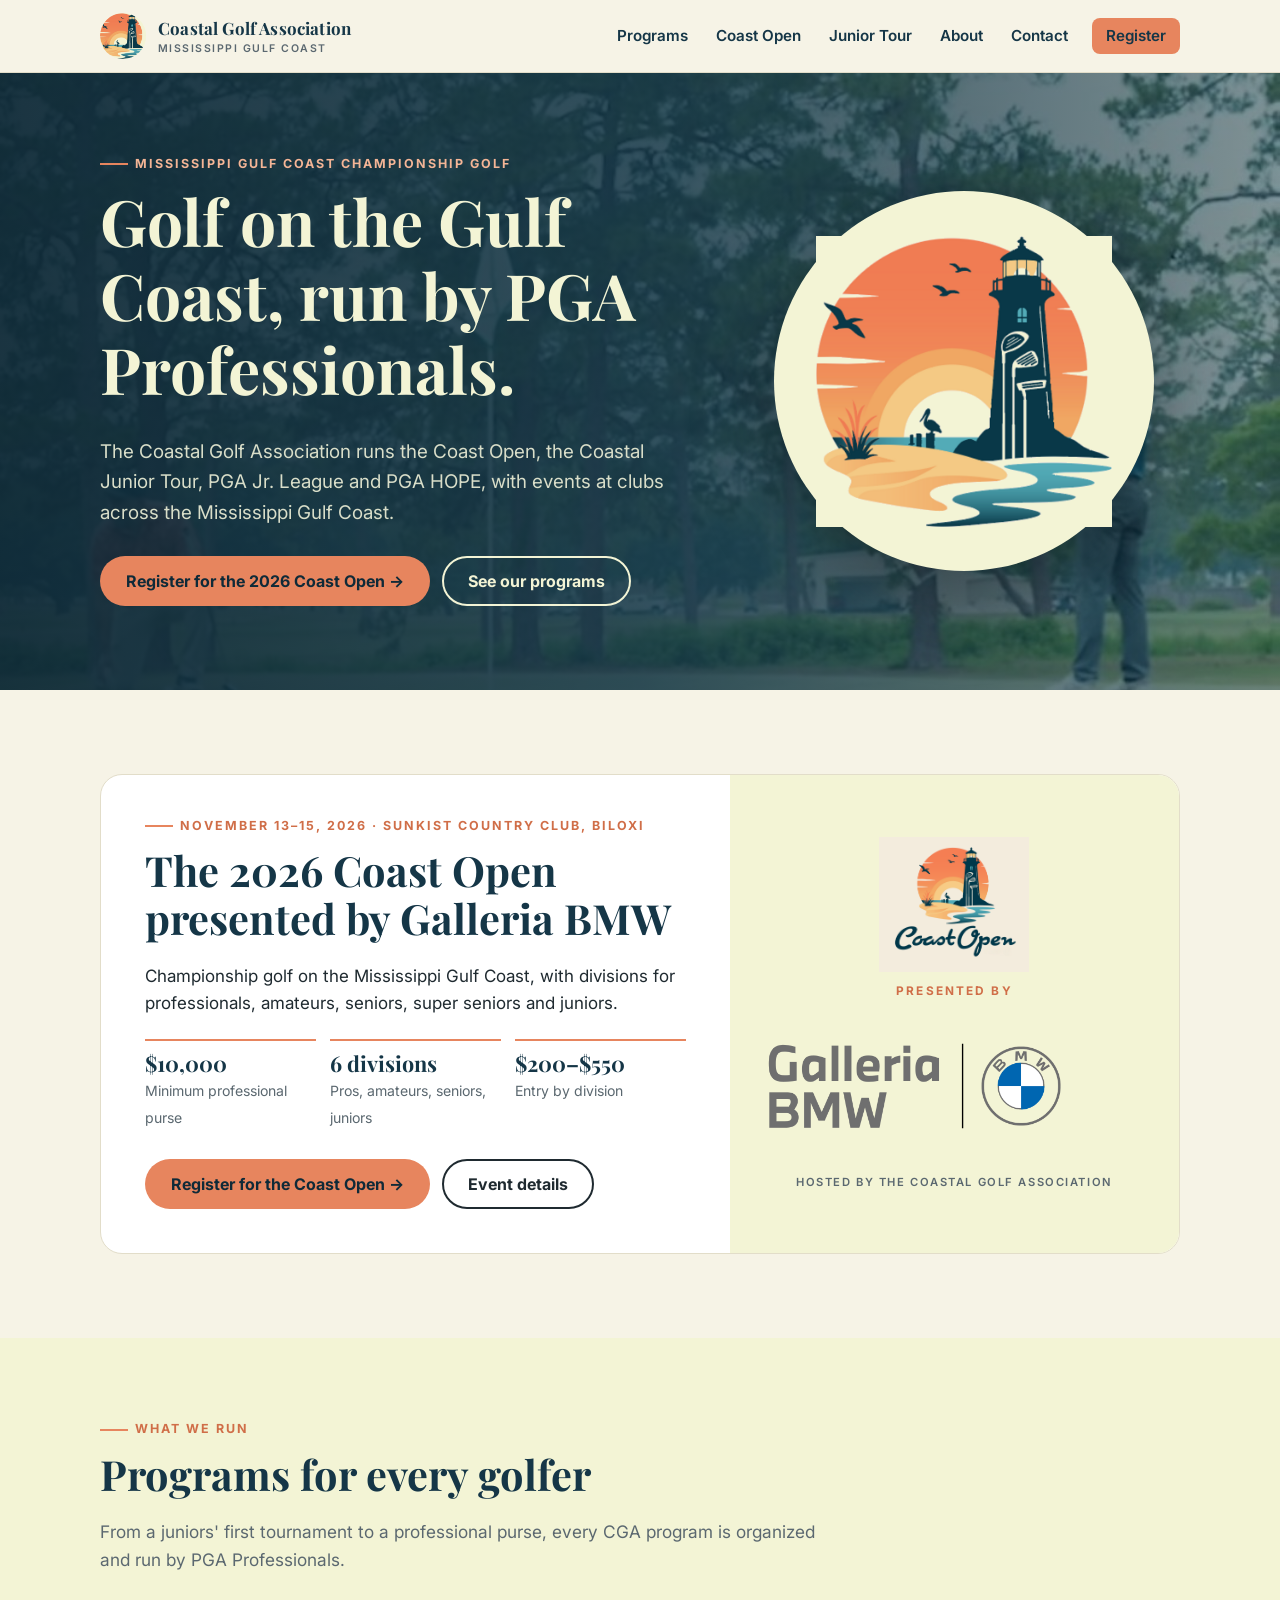
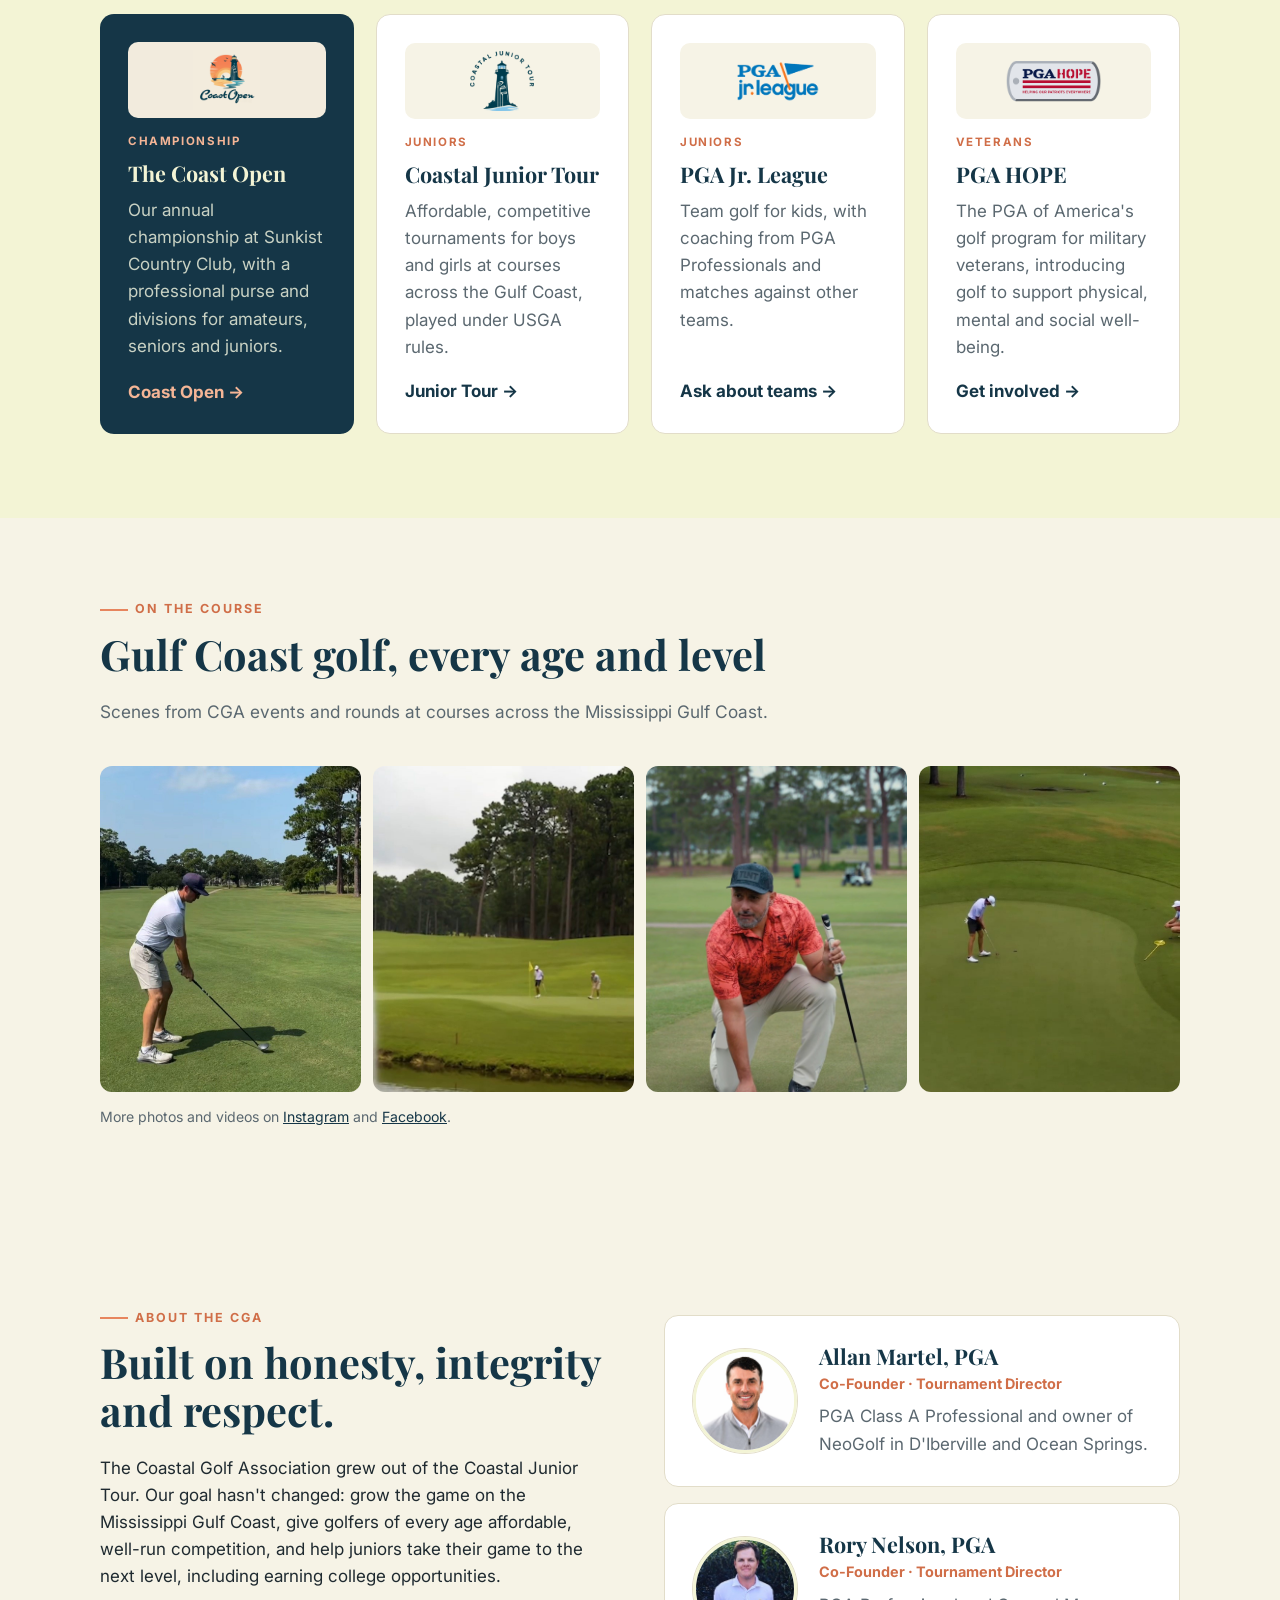
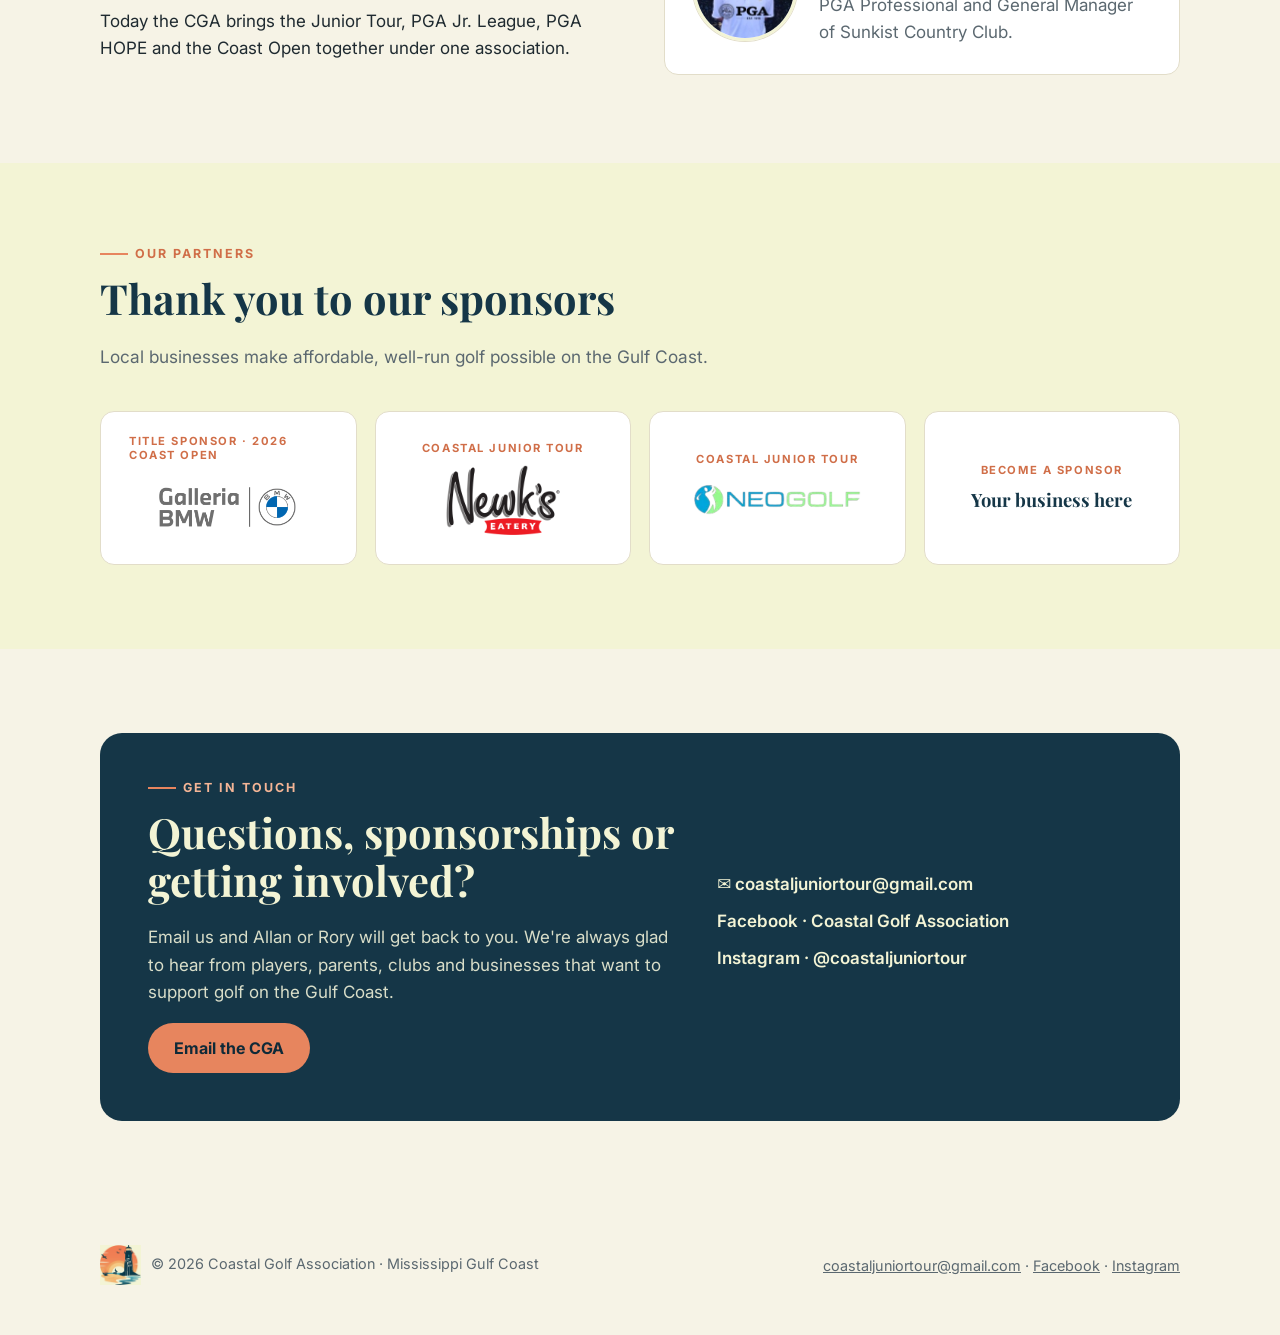
==== commit 1fecf245: "Home page: course photos, program logos, director headshots" ====
--- a/index.html
+++ b/index.html
@@ -28,7 +28,7 @@
 </div></header>
 <main>
 
-<section class="hero" style="padding:0"><svg class="contours" viewBox="0 0 1200 600" preserveAspectRatio="xMidYMid slice" aria-hidden="true"><g fill="none" stroke="#F3F4D5" stroke-width="1.4"><ellipse cx="900" cy="330" rx="60" ry="36" transform="rotate(-12 900 330)"/><ellipse cx="900" cy="330" rx="106" ry="66" transform="rotate(-12 900 330)"/><ellipse cx="900" cy="330" rx="152" ry="96" transform="rotate(-12 900 330)"/><ellipse cx="900" cy="330" rx="198" ry="126" transform="rotate(-12 900 330)"/><ellipse cx="900" cy="330" rx="244" ry="156" transform="rotate(-12 900 330)"/><ellipse cx="900" cy="330" rx="290" ry="186" transform="rotate(-12 900 330)"/><ellipse cx="900" cy="330" rx="336" ry="216" transform="rotate(-12 900 330)"/><ellipse cx="900" cy="330" rx="382" ry="246" transform="rotate(-12 900 330)"/><ellipse cx="900" cy="330" rx="428" ry="276" transform="rotate(-12 900 330)"/><ellipse cx="900" cy="330" rx="474" ry="306" transform="rotate(-12 900 330)"/><ellipse cx="900" cy="330" rx="520" ry="336" transform="rotate(-12 900 330)"/><ellipse cx="900" cy="330" rx="566" ry="366" transform="rotate(-12 900 330)"/><ellipse cx="900" cy="330" rx="612" ry="396" transform="rotate(-12 900 330)"/><ellipse cx="900" cy="330" rx="658" ry="426" transform="rotate(-12 900 330)"/></g></svg><div class="wrap">
+<section class="hero hero-course" style="padding:0"><div class="wrap">
   <div>
     <div class="eyebrow">Mississippi Gulf Coast Championship Golf</div>
     <h1>Golf on the Gulf Coast, run by PGA Professionals.</h1>
@@ -74,11 +74,22 @@
     <p>From a juniors' first tournament to a professional purse, every CGA program is organized and run by PGA Professionals.</p>
   </div>
   <div class="grid g4">
-    <div class="card feature"><div class="tag" style="color:#F4B596">Championship</div><h3>The Coast Open</h3><p>Our annual championship at Sunkist Country Club, with a professional purse and divisions for amateurs, seniors and juniors.</p><a class="more" href="coast-open/index.html">Coast Open</a></div>
-    <div class="card"><div class="tag">Juniors</div><h3>Coastal Junior Tour</h3><p>Affordable, competitive tournaments for boys and girls at courses across the Gulf Coast, played under USGA rules.</p><a class="more" href="junior-tour/index.html">Junior Tour</a></div>
-    <div class="card"><div class="tag">Juniors</div><h3>PGA Jr. League</h3><p>Team golf for kids, with coaching from PGA Professionals and matches against other teams.</p><a class="more" href="#contact">Ask about teams</a></div>
-    <div class="card"><div class="tag">Veterans</div><h3>PGA HOPE</h3><p>The PGA of America's golf program for military veterans, introducing golf to support physical, mental and social well-being.</p><a class="more" href="#contact">Get involved</a></div>
+    <div class="card feature"><div class="prog-logo"><img src="assets/coast-open-logo.png" alt="Coast Open logo"></div><div class="tag" style="color:#F4B596">Championship</div><h3>The Coast Open</h3><p>Our annual championship at Sunkist Country Club, with a professional purse and divisions for amateurs, seniors and juniors.</p><a class="more" href="coast-open/index.html">Coast Open</a></div>
+    <div class="card"><div class="prog-logo"><img src="assets/logo-cjt.png" alt="Coastal Junior Tour logo"></div><div class="tag">Juniors</div><h3>Coastal Junior Tour</h3><p>Affordable, competitive tournaments for boys and girls at courses across the Gulf Coast, played under USGA rules.</p><a class="more" href="junior-tour/index.html">Junior Tour</a></div>
+    <div class="card"><div class="prog-logo"><img src="assets/logo-pga-jr-league.png" alt="PGA Jr. League logo"></div><div class="tag">Juniors</div><h3>PGA Jr. League</h3><p>Team golf for kids, with coaching from PGA Professionals and matches against other teams.</p><a class="more" href="#contact">Ask about teams</a></div>
+    <div class="card"><div class="prog-logo"><img src="assets/logo-pga-hope.png" alt="PGA HOPE logo"></div><div class="tag">Veterans</div><h3>PGA HOPE</h3><p>The PGA of America's golf program for military veterans, introducing golf to support physical, mental and social well-being.</p><a class="more" href="#contact">Get involved</a></div>
   </div>
+</div></section>
+
+<section><div class="wrap">
+  <div class="section-head"><div class="eyebrow">On the course</div><h2>Gulf Coast golf, every age and level</h2><p>Scenes from CGA events and rounds at courses across the Mississippi Gulf Coast.</p></div>
+  <div class="gallery">
+    <figure><img loading="lazy" src="assets/photos/adult-drive.jpg" alt="A golfer setting up to drive down a tree-lined fairway"></figure>
+    <figure><img loading="lazy" src="assets/photos/course-pond.jpg" alt="Golfers on a green beside a pond, framed by tall pines"></figure>
+    <figure><img loading="lazy" src="assets/photos/adult-green.jpg" alt="A golfer marking his ball on the green"></figure>
+    <figure><img loading="lazy" src="assets/photos/junior-green.jpg" alt="A junior golfer putting during a Coastal Junior Tour event"></figure>
+  </div>
+  <p class="note" style="margin-top:14px">More photos and videos on <a href="https://www.instagram.com/coastaljuniortour/">Instagram</a> and <a href="https://www.facebook.com/profile.php?id=61590366791773">Facebook</a>.</p>
 </div></section>
 
 <section id="about"><div class="wrap">
@@ -90,8 +101,8 @@
       <p>Today the CGA brings the Junior Tour, PGA Jr. League, PGA HOPE and the Coast Open together under one association.</p>
     </div>
     <div class="grid" style="gap:16px">
-      <div class="card person"><div class="ini">AM</div><div><h3>Allan Martel, PGA</h3><div class="role">Co-Founder · Tournament Director</div><p style="margin:0">PGA Class A Professional and owner of NeoGolf in D'Iberville and Ocean Springs.</p></div></div>
-      <div class="card person"><div class="ini">RN</div><div><h3>Rory Nelson, PGA</h3><div class="role">Co-Founder · Tournament Director</div><p style="margin:0">PGA Professional and General Manager of Sunkist Country Club.</p></div></div>
+      <div class="card person"><img class="headshot" src="assets/allan-martel.jpg" alt="Allan Martel, PGA"><div><h3>Allan Martel, PGA</h3><div class="role">Co-Founder · Tournament Director</div><p style="margin:0">PGA Class A Professional and owner of NeoGolf in D'Iberville and Ocean Springs.</p></div></div>
+      <div class="card person"><img class="headshot" src="assets/rory-nelson.jpg" alt="Rory Nelson, PGA"><div><h3>Rory Nelson, PGA</h3><div class="role">Co-Founder · Tournament Director</div><p style="margin:0">PGA Professional and General Manager of Sunkist Country Club.</p></div></div>
     </div>
   </div>
 </div></section>
--- a/assets/site.css
+++ b/assets/site.css
@@ -124,3 +124,13 @@
 .gallery figure:hover img{transform:scale(1.04)}
 @media(max-width:860px){.gallery{grid-template-columns:repeat(2,1fr)}}
 .sponsor img{max-width:220px;object-fit:contain}
+/* v3: course hero, program logos, headshots */
+.hero-course{background:linear-gradient(90deg,rgba(15,42,56,.95) 0%,rgba(21,54,71,.86) 50%,rgba(21,54,71,.5) 100%),url(photos/course-hero.jpg) center 40%/cover no-repeat}
+.prog-logo{height:76px;border-radius:10px;background:var(--cream2);display:flex;align-items:center;justify-content:center;padding:10px;margin-bottom:18px}
+.prog-logo img{max-height:56px;max-width:80%;width:auto;object-fit:contain}
+.card.feature .prog-logo{background:#F2EBDD}
+.person .headshot{flex:none;width:84px;height:84px;border-radius:50%;object-fit:cover;object-position:center 20%;border:3px solid var(--cream);box-shadow:0 0 0 1px var(--line)}
+.card.person{flex-direction:row;align-items:center;gap:22px}
+.person .headshot{width:104px;height:104px}
+.prog-logo img{max-height:60px}
+@media(max-width:480px){.card.person{flex-direction:column;align-items:flex-start}}
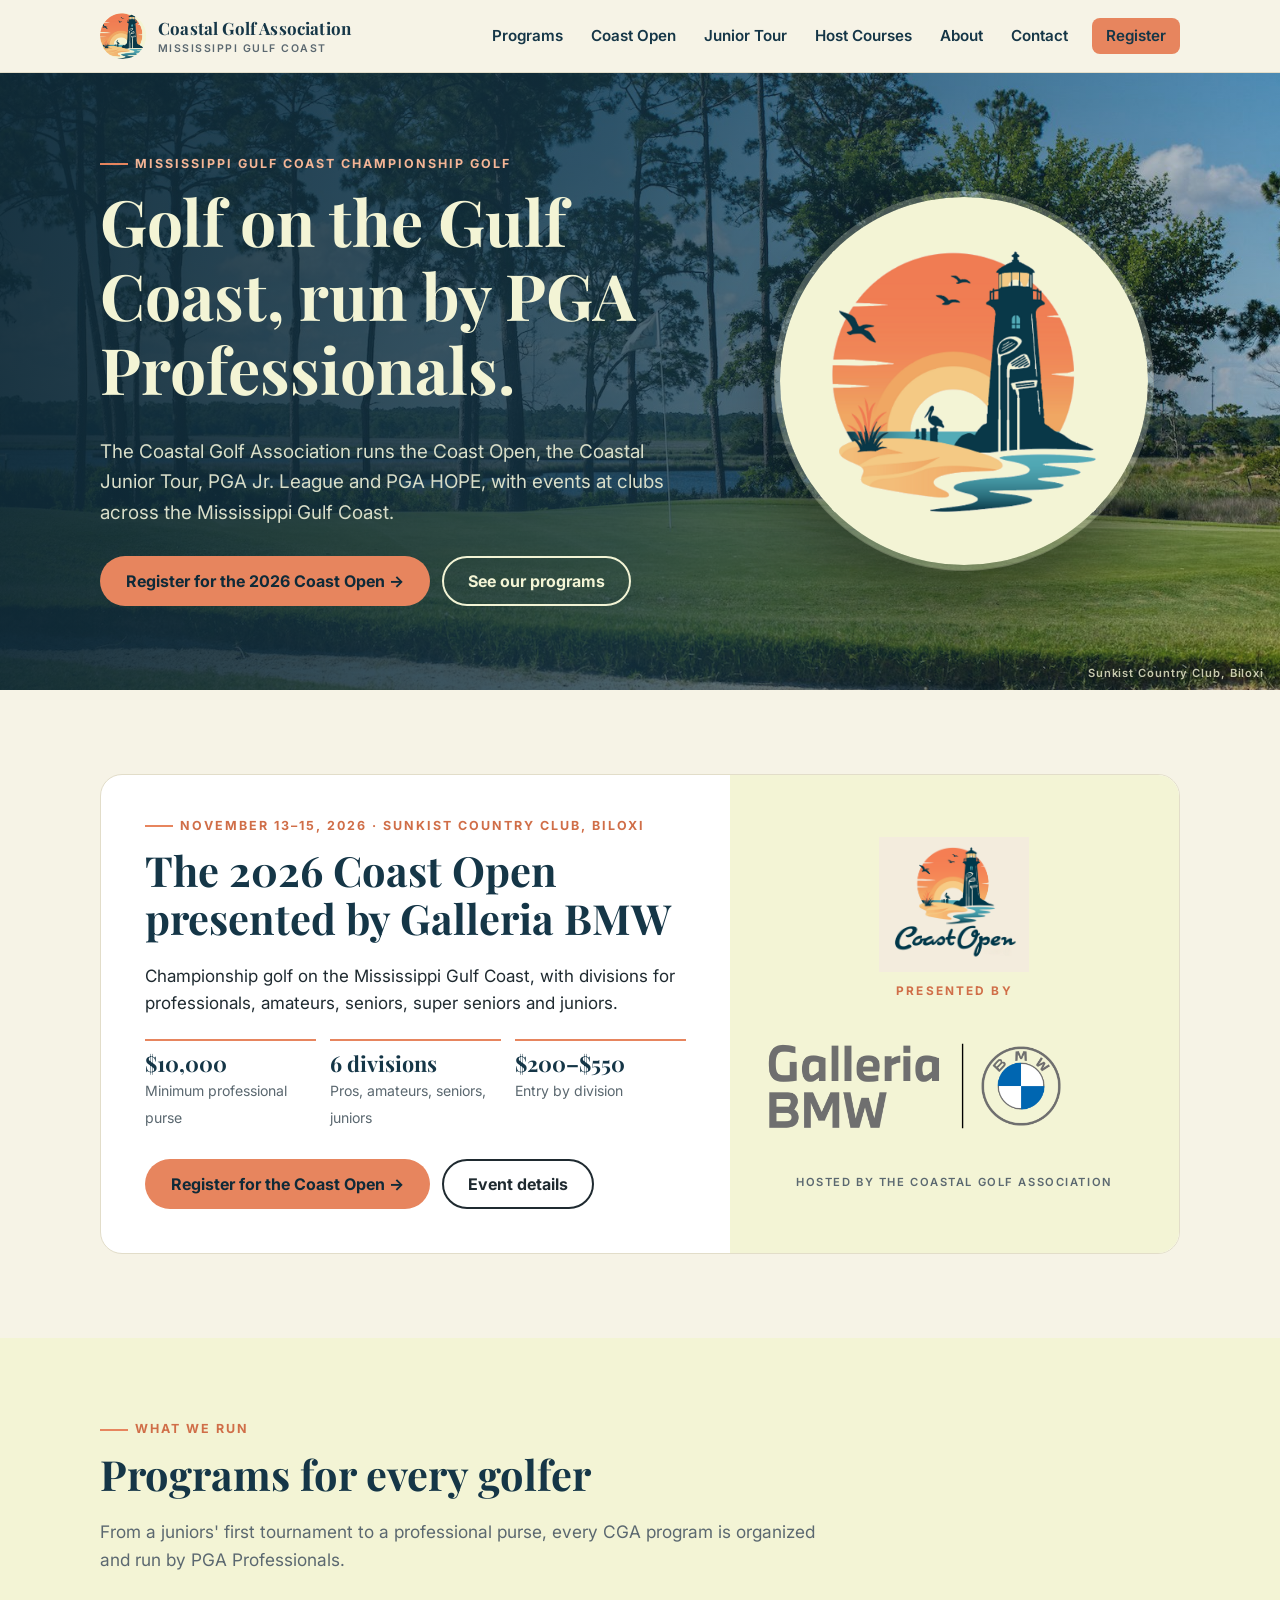
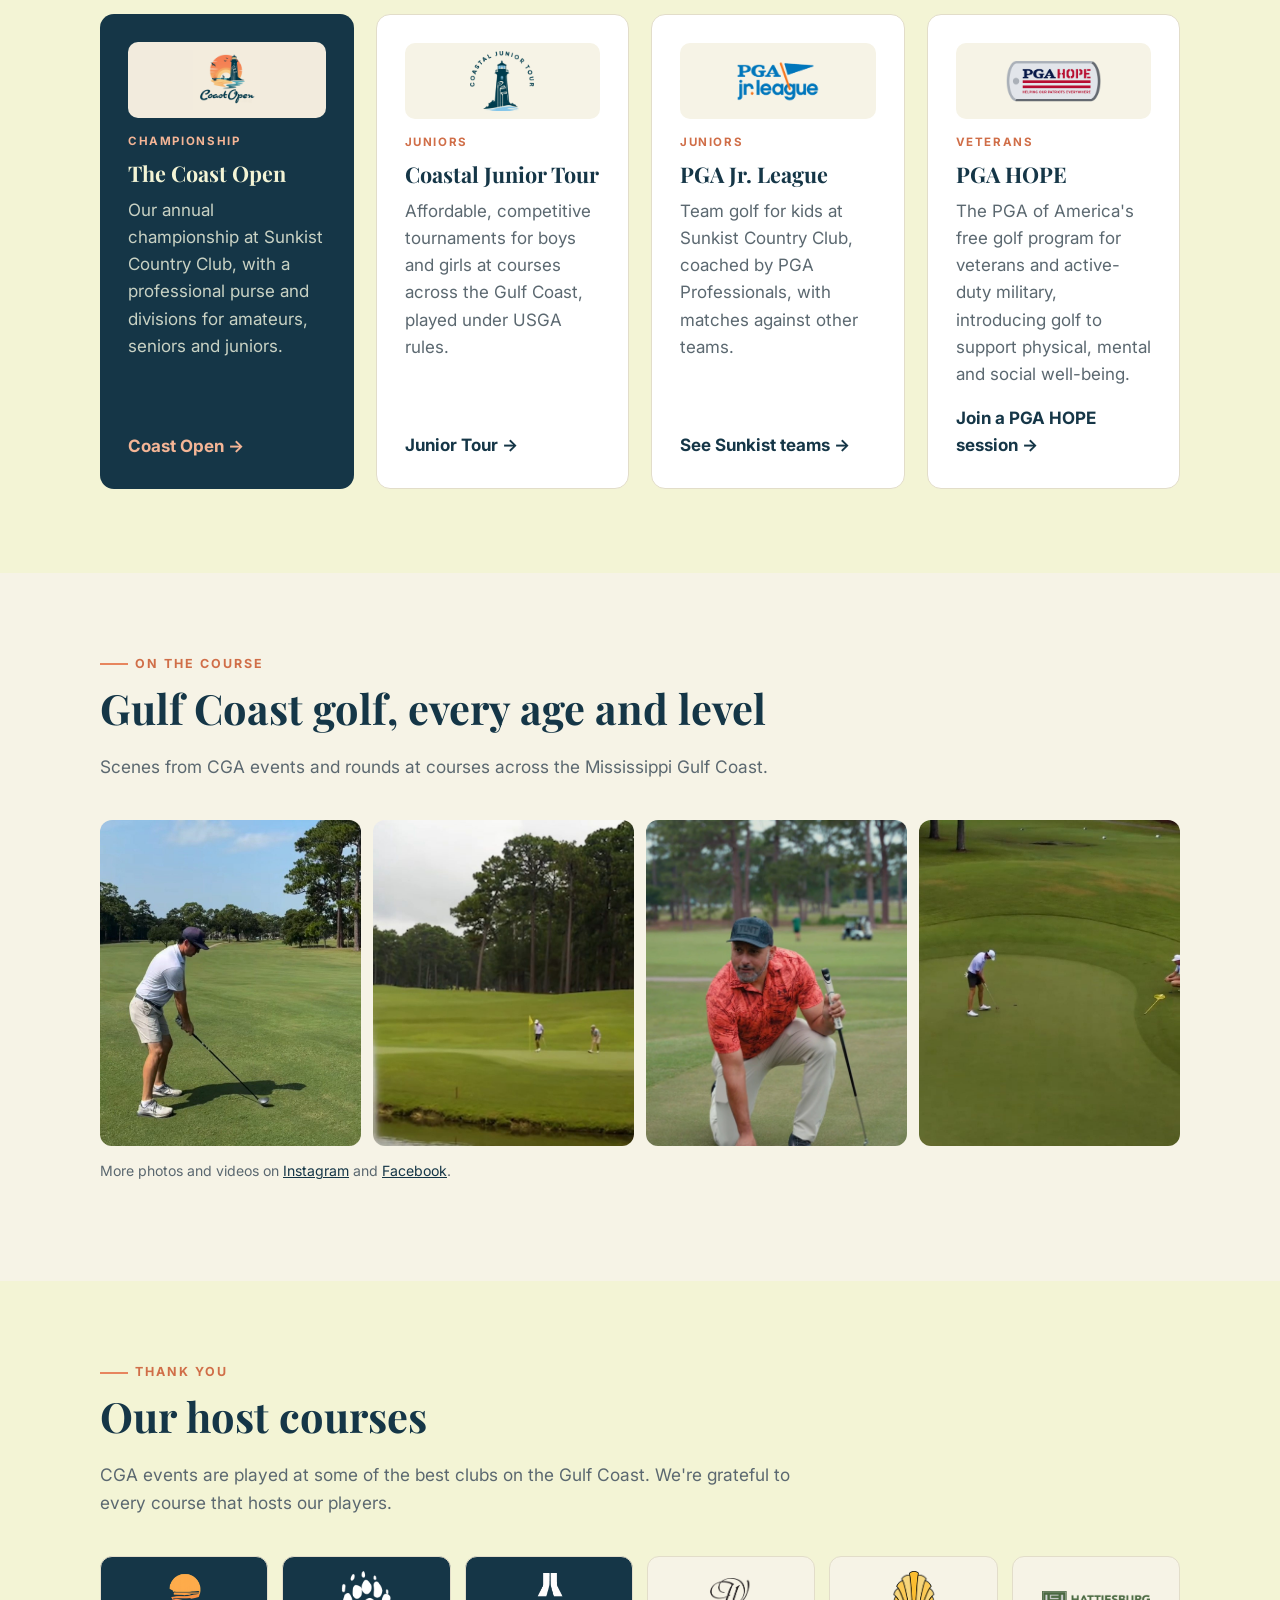
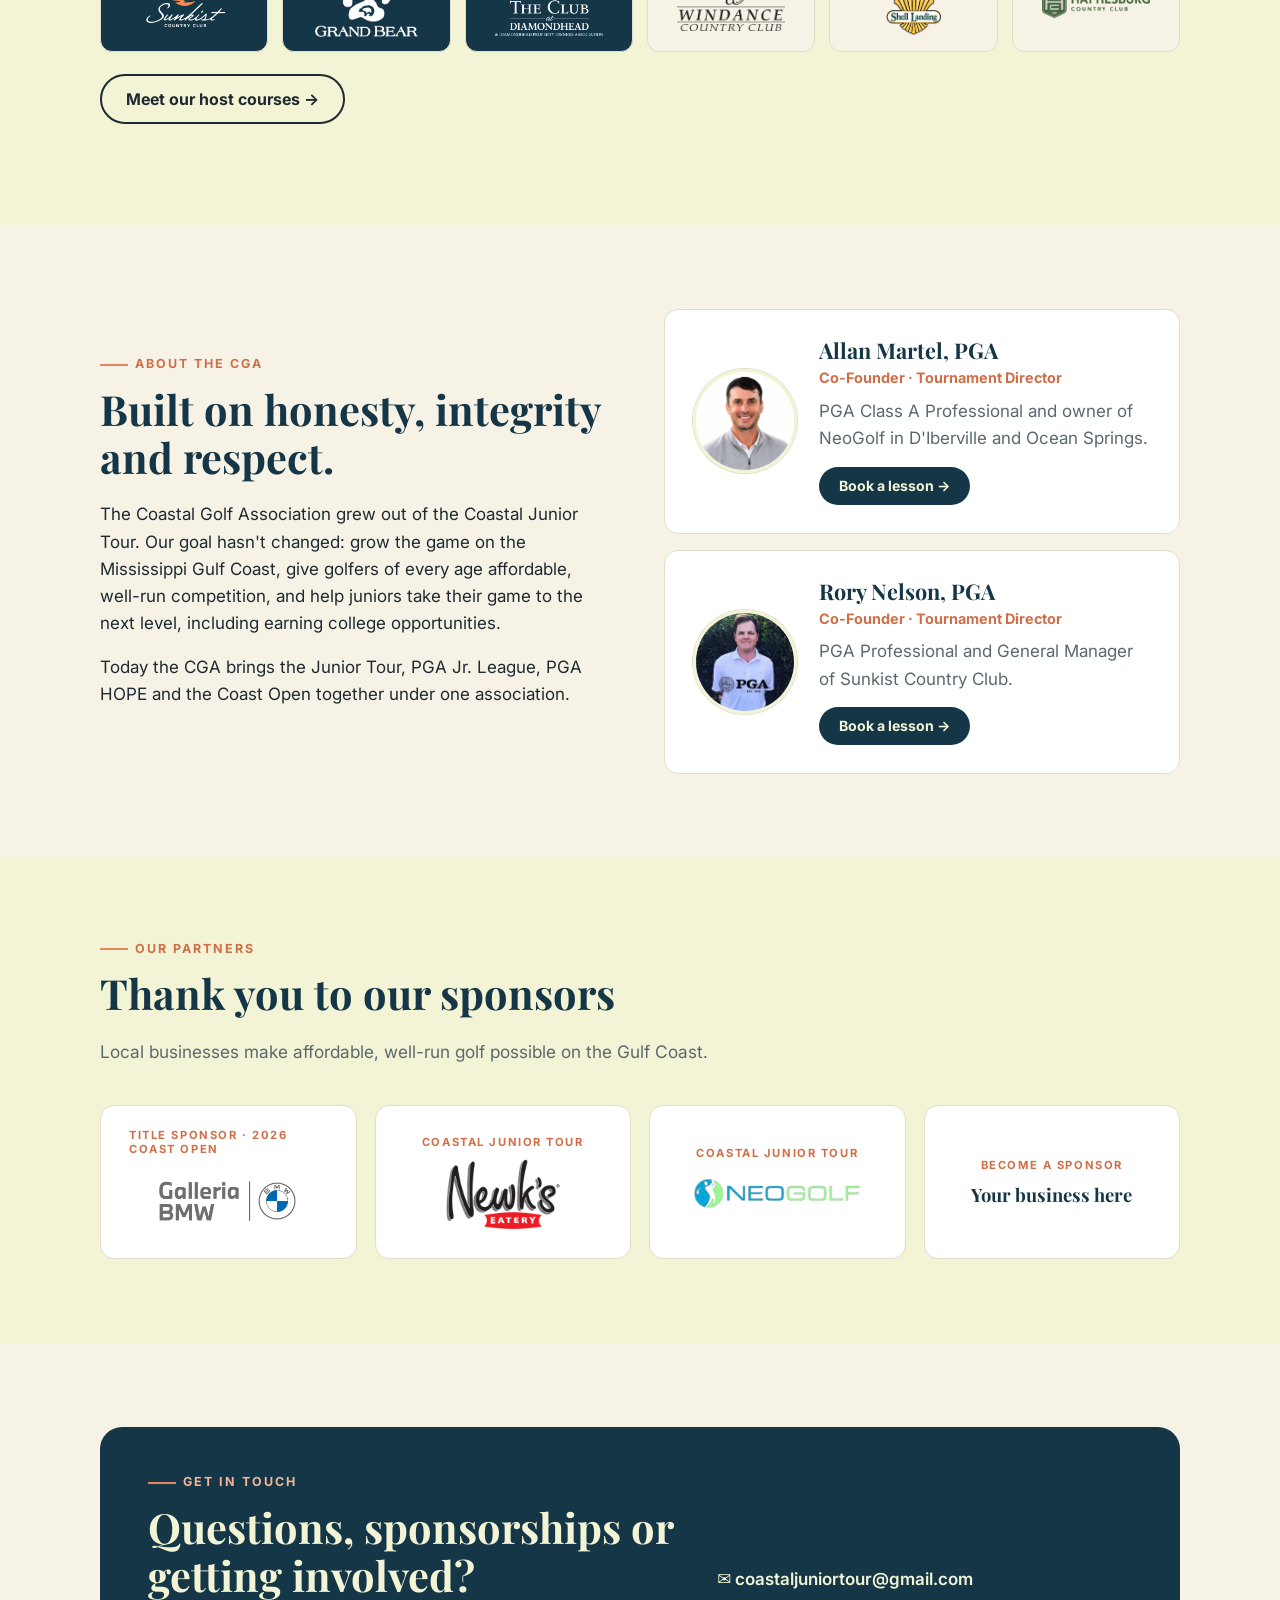
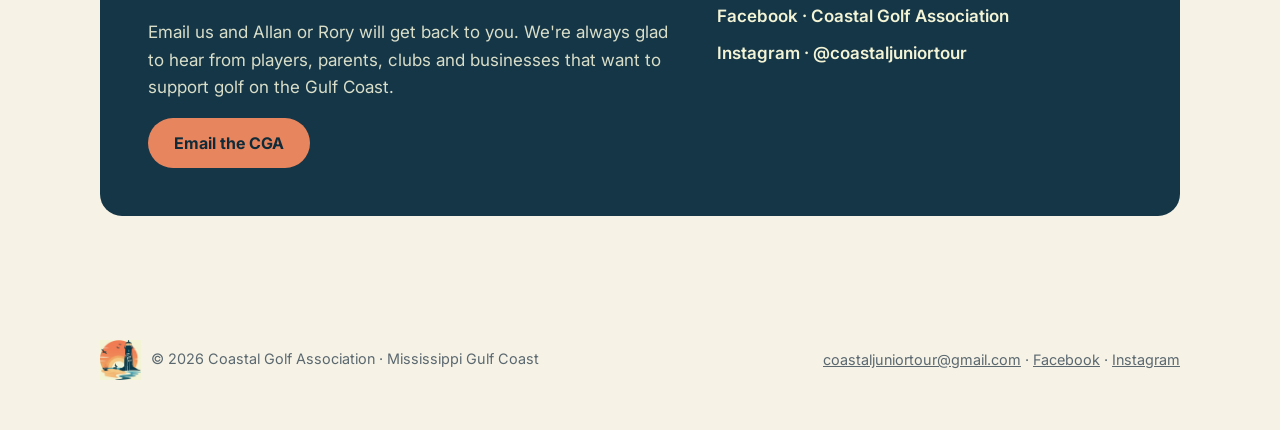
==== commit 6acfe56d: "Host courses page, Sunkist bay hero, lesson buttons, Jr. League and HOPE links" ====
--- a/index.html
+++ b/index.html
@@ -21,6 +21,7 @@
     <a href="index.html#programs">Programs</a>
     <a href="coast-open/index.html">Coast Open</a>
     <a href="junior-tour/index.html">Junior Tour</a>
+    <a href="courses/index.html">Host Courses</a>
     <a href="index.html#about">About</a>
     <a href="index.html#contact">Contact</a>
     <a class="btn btn-orange nav-cta" href="https://www.golfgenius.com/register?league_id=13075258007405735201&utm_source=cga_site&utm_medium=web&utm_campaign=coastopen2026_reg">Register</a>
@@ -39,7 +40,7 @@
     </div>
   </div>
   <div class="hero-emblem"><img src="assets/cga-emblem.png" alt="Coastal Golf Association emblem"></div>
-</div></section>
+</div><span class="photo-credit">Sunkist Country Club, Biloxi</span></section>
 
 <section><div class="wrap">
   
@@ -76,8 +77,8 @@
   <div class="grid g4">
     <div class="card feature"><div class="prog-logo"><img src="assets/coast-open-logo.png" alt="Coast Open logo"></div><div class="tag" style="color:#F4B596">Championship</div><h3>The Coast Open</h3><p>Our annual championship at Sunkist Country Club, with a professional purse and divisions for amateurs, seniors and juniors.</p><a class="more" href="coast-open/index.html">Coast Open</a></div>
     <div class="card"><div class="prog-logo"><img src="assets/logo-cjt.png" alt="Coastal Junior Tour logo"></div><div class="tag">Juniors</div><h3>Coastal Junior Tour</h3><p>Affordable, competitive tournaments for boys and girls at courses across the Gulf Coast, played under USGA rules.</p><a class="more" href="junior-tour/index.html">Junior Tour</a></div>
-    <div class="card"><div class="prog-logo"><img src="assets/logo-pga-jr-league.png" alt="PGA Jr. League logo"></div><div class="tag">Juniors</div><h3>PGA Jr. League</h3><p>Team golf for kids, with coaching from PGA Professionals and matches against other teams.</p><a class="more" href="#contact">Ask about teams</a></div>
-    <div class="card"><div class="prog-logo"><img src="assets/logo-pga-hope.png" alt="PGA HOPE logo"></div><div class="tag">Veterans</div><h3>PGA HOPE</h3><p>The PGA of America's golf program for military veterans, introducing golf to support physical, mental and social well-being.</p><a class="more" href="#contact">Get involved</a></div>
+    <div class="card"><div class="prog-logo"><img src="assets/logo-pga-jr-league.png" alt="PGA Jr. League logo"></div><div class="tag">Juniors</div><h3>PGA Jr. League</h3><p>Team golf for kids at Sunkist Country Club, coached by PGA Professionals, with matches against other teams.</p><a class="more" href="https://www.pgajrleague.com/junior-league-events/search?radius=10&amp;type=facility&amp;label=Sunkist+Country+Club%2C+Biloxi%2C+MS&amp;lat=30.510988&amp;lng=-88.96808&amp;programStatus=all" target="_blank" rel="noopener">See Sunkist teams</a></div>
+    <div class="card"><div class="prog-logo"><img src="assets/logo-pga-hope.png" alt="PGA HOPE logo"></div><div class="tag">Veterans</div><h3>PGA HOPE</h3><p>The PGA of America's free golf program for veterans and active-duty military, introducing golf to support physical, mental and social well-being.</p><a class="more" href="https://www.pga.com/things-to-do/events/pga-hope-d-iberville-biloxi-fall-session" target="_blank" rel="noopener">Join a PGA HOPE session</a></div>
   </div>
 </div></section>
 
@@ -92,6 +93,12 @@
   <p class="note" style="margin-top:14px">More photos and videos on <a href="https://www.instagram.com/coastaljuniortour/">Instagram</a> and <a href="https://www.facebook.com/profile.php?id=61590366791773">Facebook</a>.</p>
 </div></section>
 
+<section class="alt"><div class="wrap">
+  <div class="section-head"><div class="eyebrow">Thank you</div><h2>Our host courses</h2><p>CGA events are played at some of the best clubs on the Gulf Coast. We're grateful to every course that hosts our players.</p></div>
+  <div class="course-strip"><a class="course-logo navy" href="courses/index.html" title="Sunkist Country Club"><img src="assets/courses/sunkist.png" alt="Sunkist Country Club" loading="lazy"></a><a class="course-logo navy" href="courses/index.html" title="Grand Bear Golf Club"><img src="assets/courses/grand-bear.png" alt="Grand Bear Golf Club" loading="lazy"></a><a class="course-logo navy" href="courses/index.html" title="The Club at Diamondhead"><img src="assets/courses/diamondhead.png" alt="The Club at Diamondhead" loading="lazy"></a><a class="course-logo light" href="courses/index.html" title="Windance Country Club"><img src="assets/courses/windance.png" alt="Windance Country Club" loading="lazy"></a><a class="course-logo light" href="courses/index.html" title="Shell Landing Golf Club"><img src="assets/courses/shell-landing.png" alt="Shell Landing Golf Club" loading="lazy"></a><a class="course-logo light" href="courses/index.html" title="Hattiesburg Country Club"><img src="assets/courses/hattiesburg.png" alt="Hattiesburg Country Club" loading="lazy"></a></div>
+  <p style="margin-top:22px"><a class="btn btn-ghost" href="courses/index.html">Meet our host courses →</a></p>
+</div></section>
+
 <section id="about"><div class="wrap">
   <div class="grid g2" style="align-items:center;gap:48px">
     <div>
@@ -101,8 +108,8 @@
       <p>Today the CGA brings the Junior Tour, PGA Jr. League, PGA HOPE and the Coast Open together under one association.</p>
     </div>
     <div class="grid" style="gap:16px">
-      <div class="card person"><img class="headshot" src="assets/allan-martel.jpg" alt="Allan Martel, PGA"><div><h3>Allan Martel, PGA</h3><div class="role">Co-Founder · Tournament Director</div><p style="margin:0">PGA Class A Professional and owner of NeoGolf in D'Iberville and Ocean Springs.</p></div></div>
-      <div class="card person"><img class="headshot" src="assets/rory-nelson.jpg" alt="Rory Nelson, PGA"><div><h3>Rory Nelson, PGA</h3><div class="role">Co-Founder · Tournament Director</div><p style="margin:0">PGA Professional and General Manager of Sunkist Country Club.</p></div></div>
+      <div class="card person"><img class="headshot" src="assets/allan-martel.jpg" alt="Allan Martel, PGA"><div><h3>Allan Martel, PGA</h3><div class="role">Co-Founder · Tournament Director</div><p style="margin:0">PGA Class A Professional and owner of NeoGolf in D'Iberville and Ocean Springs.</p><a class="btn btn-navy lesson-btn" href="https://www.pga.com/coach/allanmartel" target="_blank" rel="noopener">Book a lesson →</a></div></div>
+      <div class="card person"><img class="headshot" src="assets/rory-nelson.jpg" alt="Rory Nelson, PGA"><div><h3>Rory Nelson, PGA</h3><div class="role">Co-Founder · Tournament Director</div><p style="margin:0">PGA Professional and General Manager of Sunkist Country Club.</p><a class="btn btn-navy lesson-btn" href="https://www.pga.com/coach/rorynelson" target="_blank" rel="noopener">Book a lesson →</a></div></div>
     </div>
   </div>
 </div></section>
--- a/assets/site.css
+++ b/assets/site.css
@@ -125,7 +125,7 @@
 @media(max-width:860px){.gallery{grid-template-columns:repeat(2,1fr)}}
 .sponsor img{max-width:220px;object-fit:contain}
 /* v3: course hero, program logos, headshots */
-.hero-course{background:linear-gradient(90deg,rgba(15,42,56,.95) 0%,rgba(21,54,71,.86) 50%,rgba(21,54,71,.5) 100%),url(photos/course-hero.jpg) center 40%/cover no-repeat}
+.hero-course{position:relative;background:linear-gradient(90deg,rgba(15,42,56,.94) 0%,rgba(21,54,71,.78) 48%,rgba(21,54,71,.25) 100%),url(photos/sunkist-bay.jpg) center 62%/cover no-repeat}
 .prog-logo{height:76px;border-radius:10px;background:var(--cream2);display:flex;align-items:center;justify-content:center;padding:10px;margin-bottom:18px}
 .prog-logo img{max-height:56px;max-width:80%;width:auto;object-fit:contain}
 .card.feature .prog-logo{background:#F2EBDD}
@@ -134,3 +134,25 @@
 .person .headshot{width:104px;height:104px}
 .prog-logo img{max-height:60px}
 @media(max-width:480px){.card.person{flex-direction:column;align-items:flex-start}}
+.hero-emblem{overflow:hidden;border:6px solid rgba(243,244,213,.25);background-clip:padding-box}.hero-emblem img{width:72%}
+
+/* v4: host courses, lessons, photo credit */
+.photo-credit{position:absolute;right:16px;bottom:10px;font:600 .7rem Inter,sans-serif;letter-spacing:.08em;color:rgba(243,244,213,.8);text-shadow:0 1px 3px rgba(0,0,0,.6)}
+.lesson-btn{margin-top:14px;padding:10px 18px;font-size:.88rem}
+.courses{gap:22px}
+.course{display:flex;flex-direction:column;background:var(--white);border:1px solid var(--line);border-radius:var(--radius);overflow:hidden;text-decoration:none;color:var(--ink);transition:transform .15s,box-shadow .15s}
+.course:hover{transform:translateY(-2px);box-shadow:0 14px 34px rgba(21,54,71,.12)}
+.course-logo{display:flex;align-items:center;justify-content:center;height:150px;padding:22px}
+.course-logo.navy{background:var(--navy)}
+.course-logo.light{background:var(--cream2);border-bottom:1px solid var(--line)}
+.course-logo img{max-height:100%;max-width:78%;width:auto;object-fit:contain}
+.course-body{padding:22px 24px 26px;display:flex;flex-direction:column;flex:1}
+.course-body h3{margin-bottom:.15em}
+.course-body .role{font-size:.9rem;color:var(--orange-d);font-weight:700;margin-bottom:.6em}
+.course-body p{color:var(--muted)}
+.course-body .more{margin-top:auto;font-weight:700;color:var(--navy)}
+.course-body .more:after{content:" ↗"}
+.course-strip{display:grid;grid-template-columns:repeat(6,1fr);gap:14px}
+.course-strip .course-logo{height:96px;padding:14px;border-radius:12px;border:1px solid var(--line)}
+@media(max-width:860px){.course-strip{grid-template-columns:repeat(3,1fr)}}
+@media(max-width:480px){.course-strip{grid-template-columns:repeat(2,1fr)}}
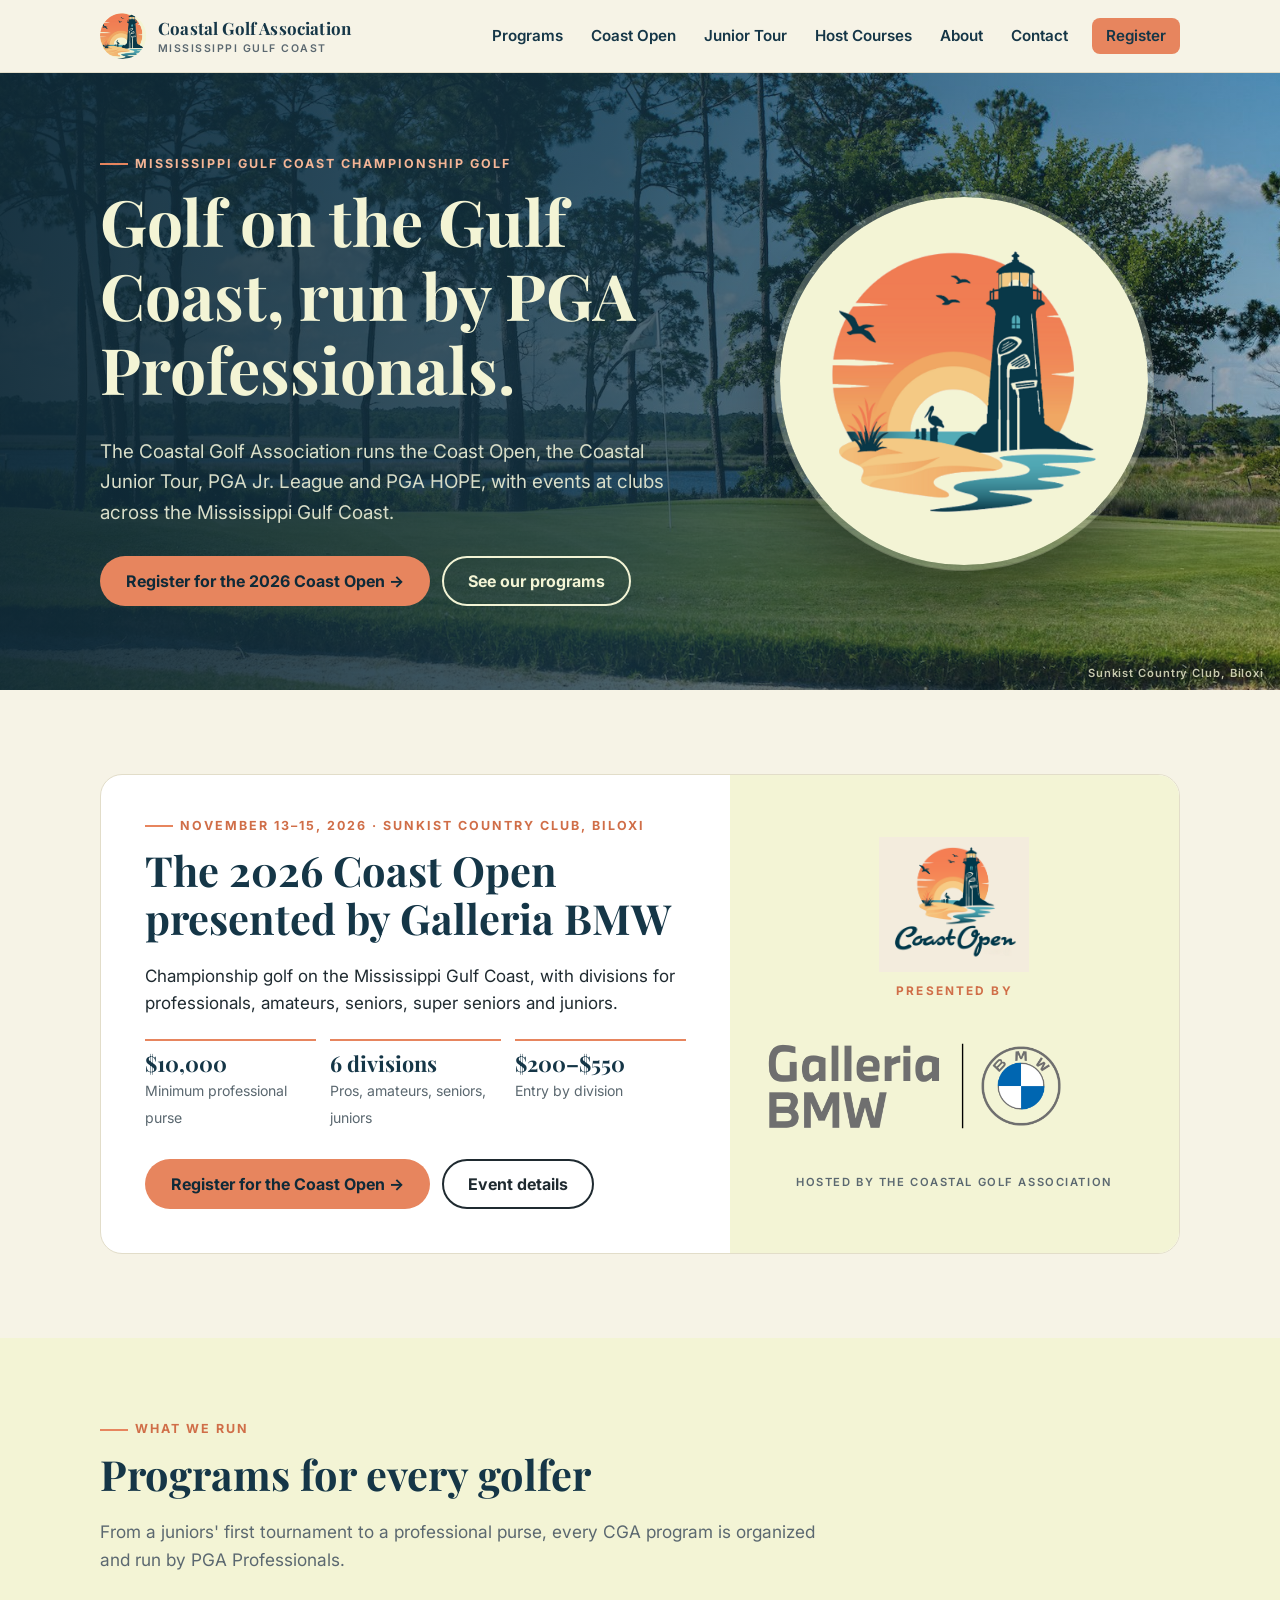
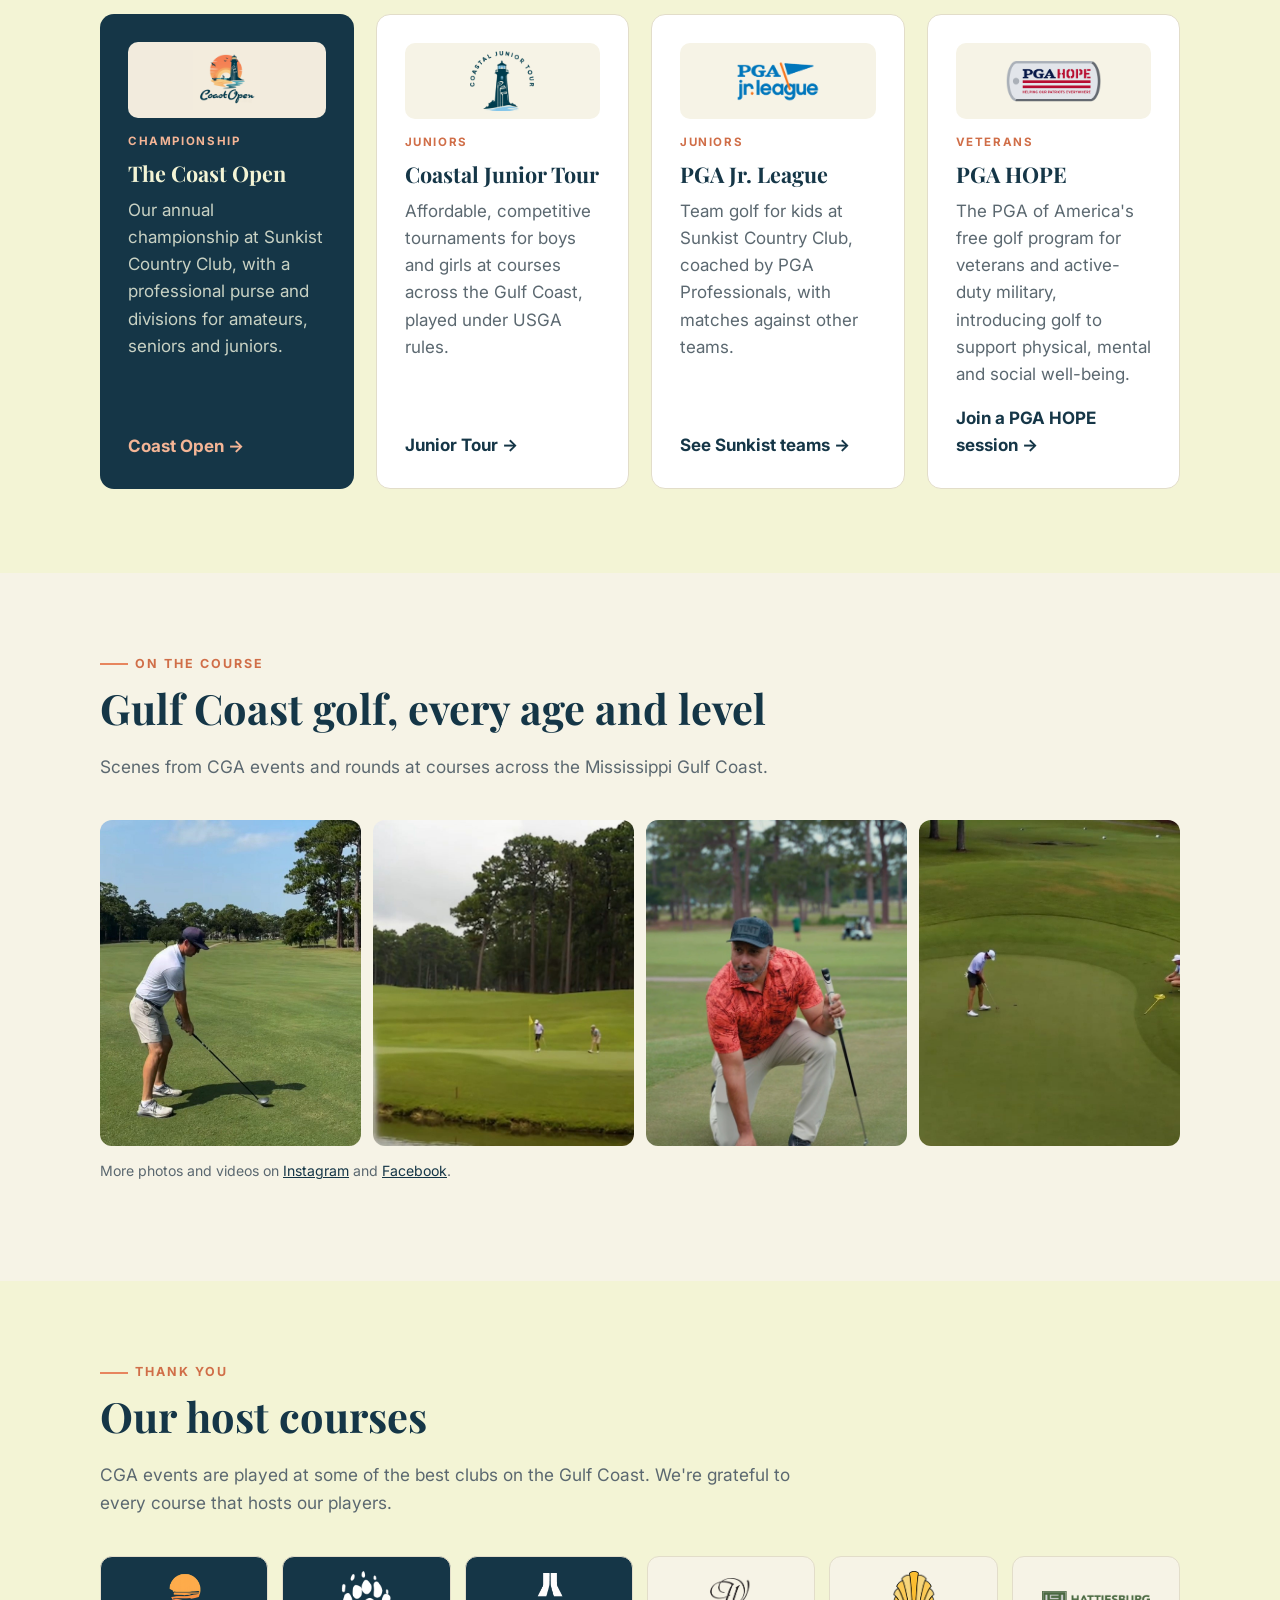
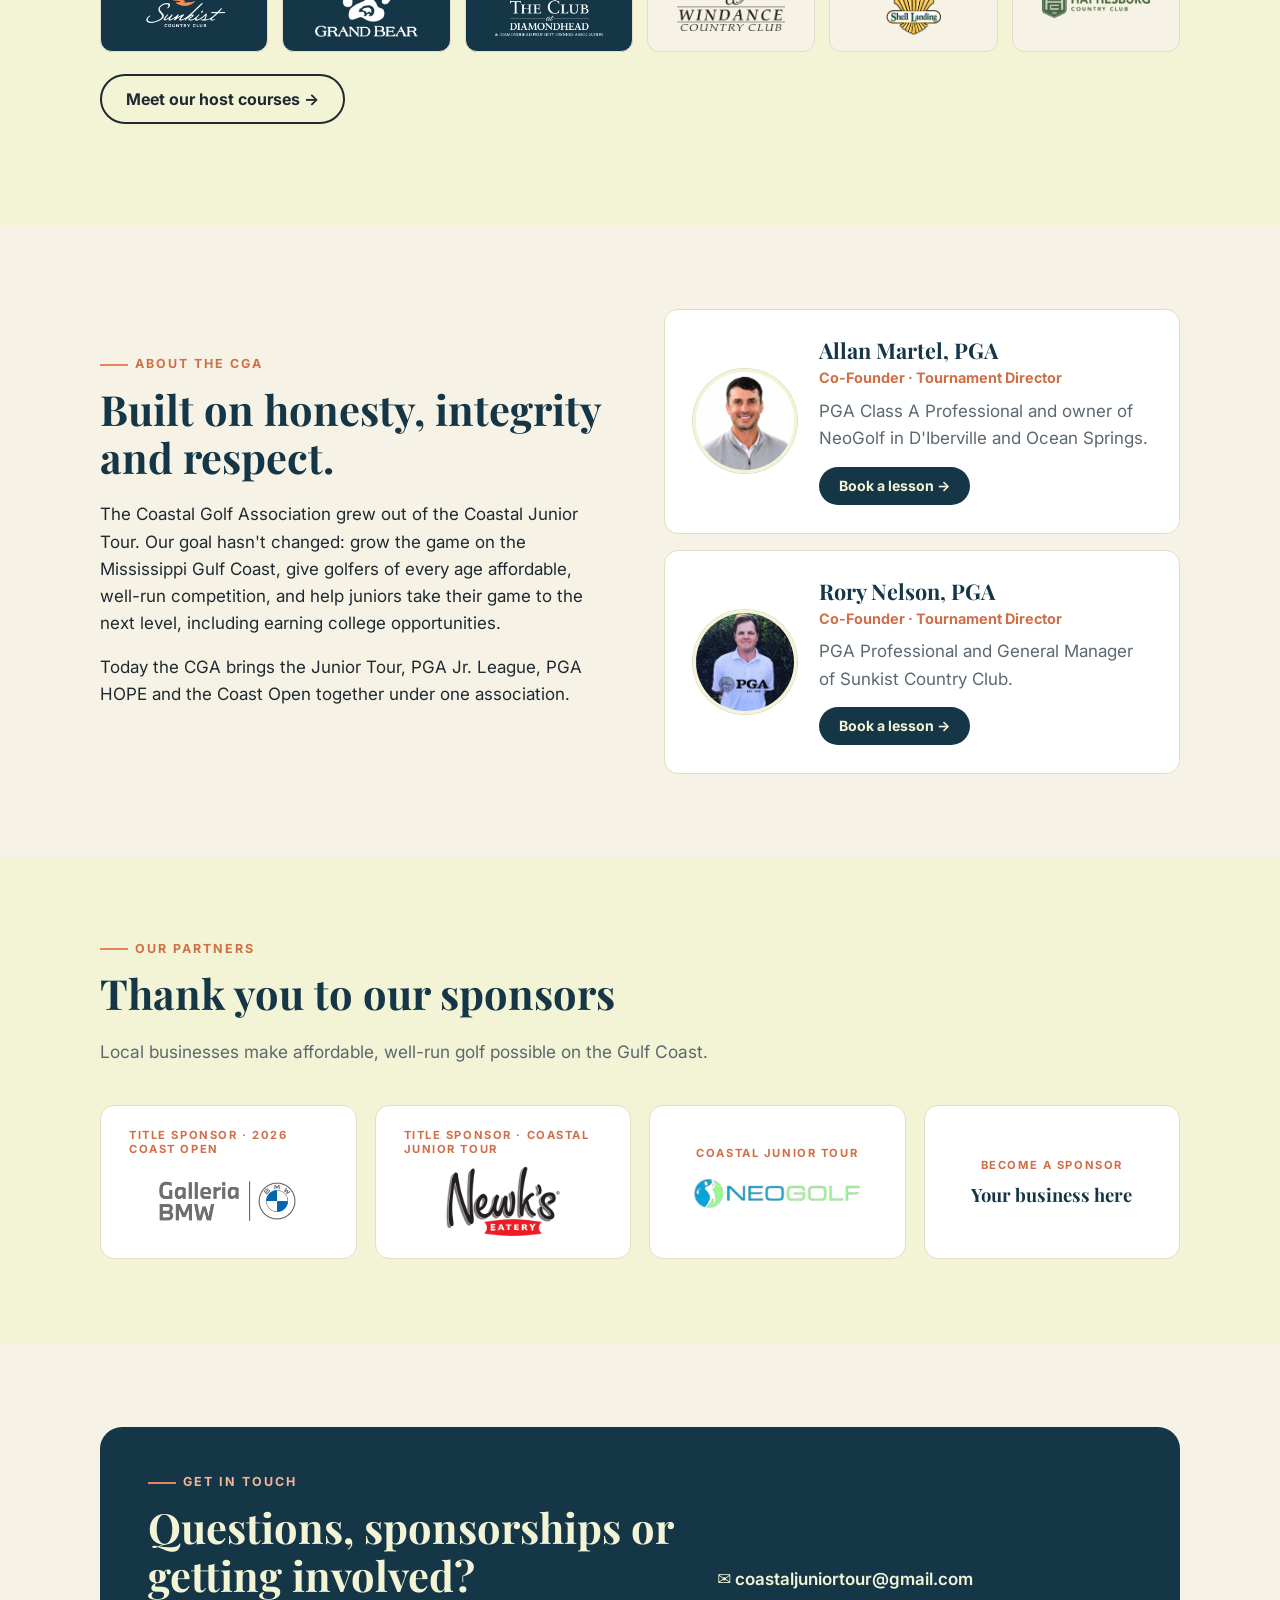
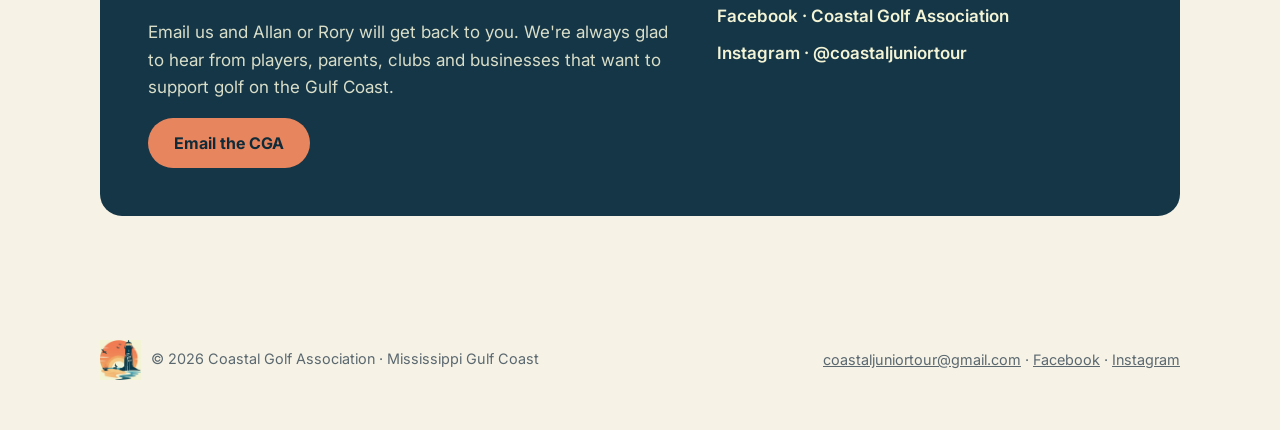
==== commit 01674652: "Newk's as Coastal Junior Tour title sponsor" ====
--- a/index.html
+++ b/index.html
@@ -118,7 +118,7 @@
   <div class="section-head"><div class="eyebrow">Our partners</div><h2>Thank you to our sponsors</h2><p>Local businesses make affordable, well-run golf possible on the Gulf Coast.</p></div>
   <div class="sponsors">
     <a class="sponsor" href="https://www.galleriabmw.com/"><small>Title Sponsor · 2026 Coast Open</small><img src="assets/galleria-bmw-gray.png" alt="Galleria BMW"></a>
-    <a class="sponsor" href="https://newks.com/"><small>Coastal Junior Tour</small><img src="assets/newks-eatery.png" alt="Newk's Eatery"></a>
+    <a class="sponsor" href="https://newks.com/"><small>Title Sponsor · Coastal Junior Tour</small><img src="assets/newks-eatery.png" alt="Newk's Eatery"></a>
     <a class="sponsor" href="https://www.neogolfclub.com/"><small>Coastal Junior Tour</small><img src="assets/neogolf.png" alt="NeoGolf" style="height:48px"></a>
     <a class="sponsor" href="mailto:coastaljuniortour@gmail.com?subject=Sponsoring%20the%20Coastal%20Golf%20Association"><small>Become a sponsor</small><b>Your business here</b></a>
   </div>
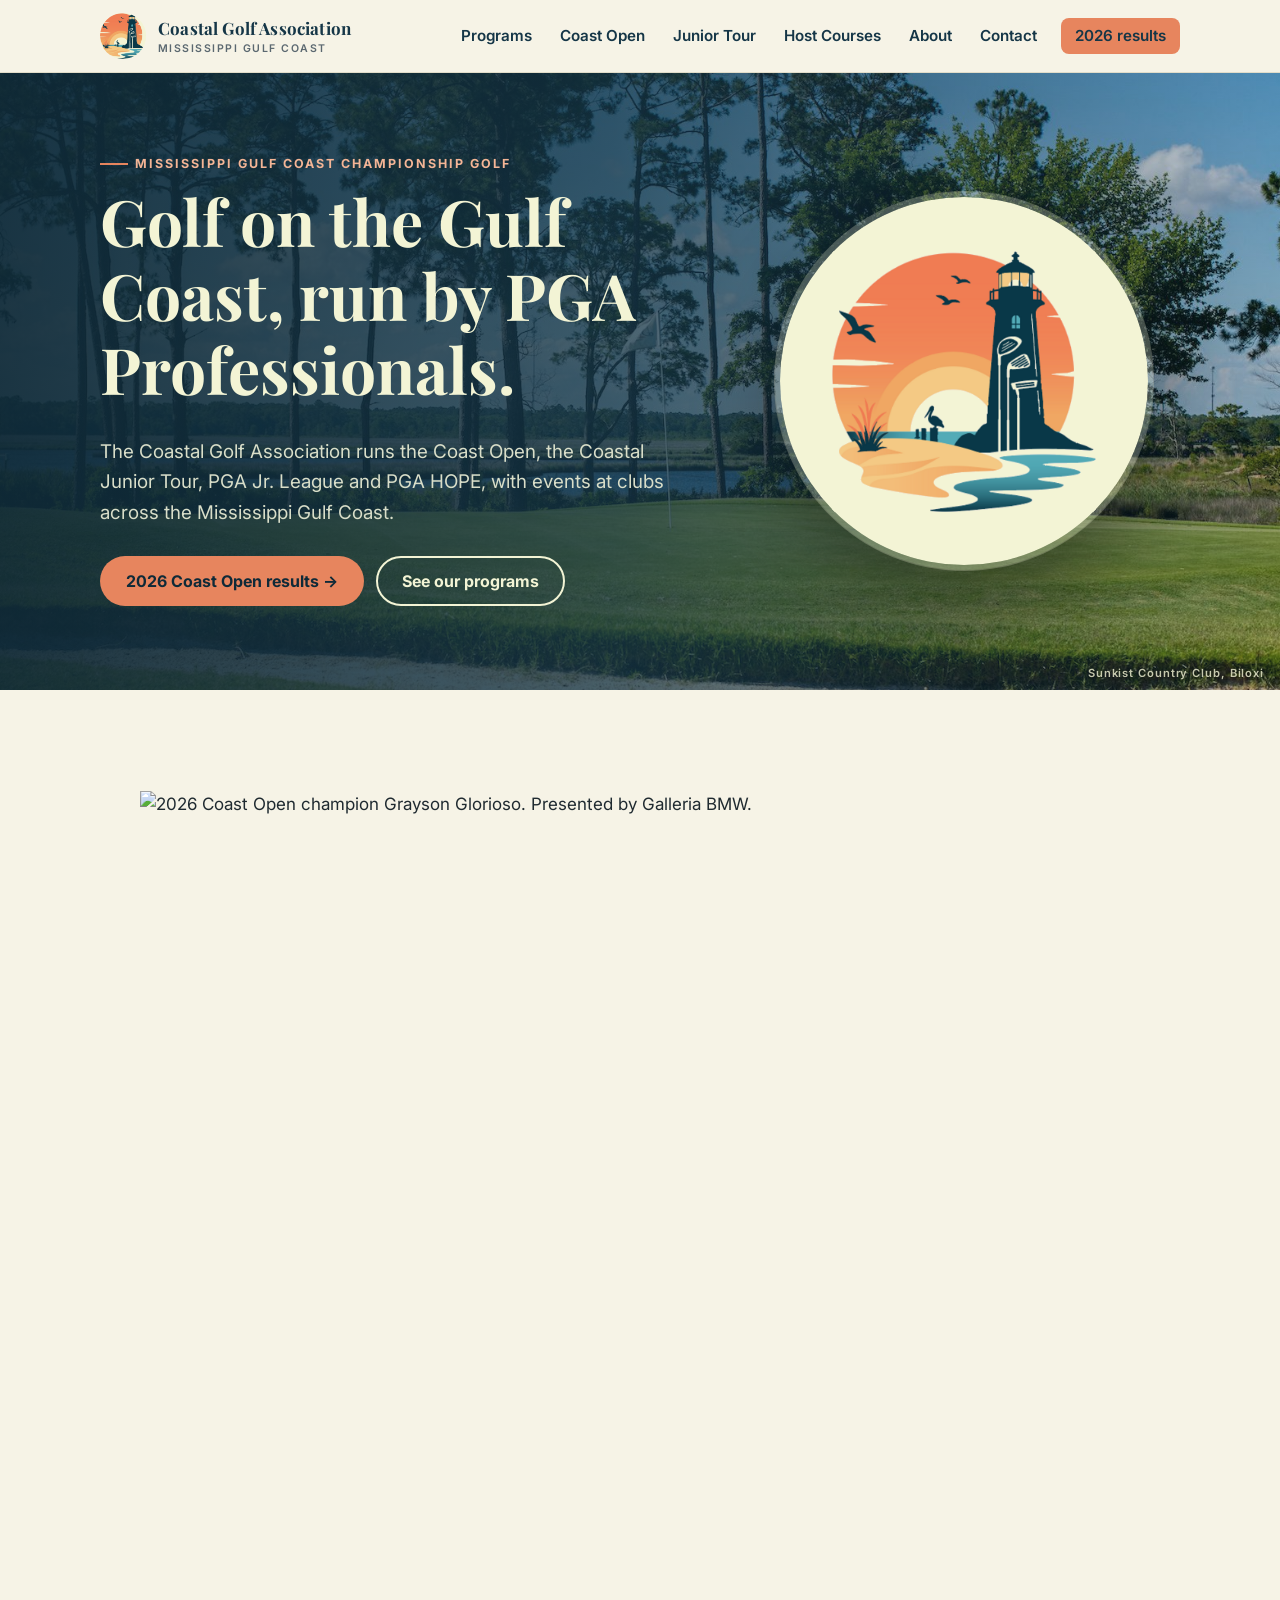
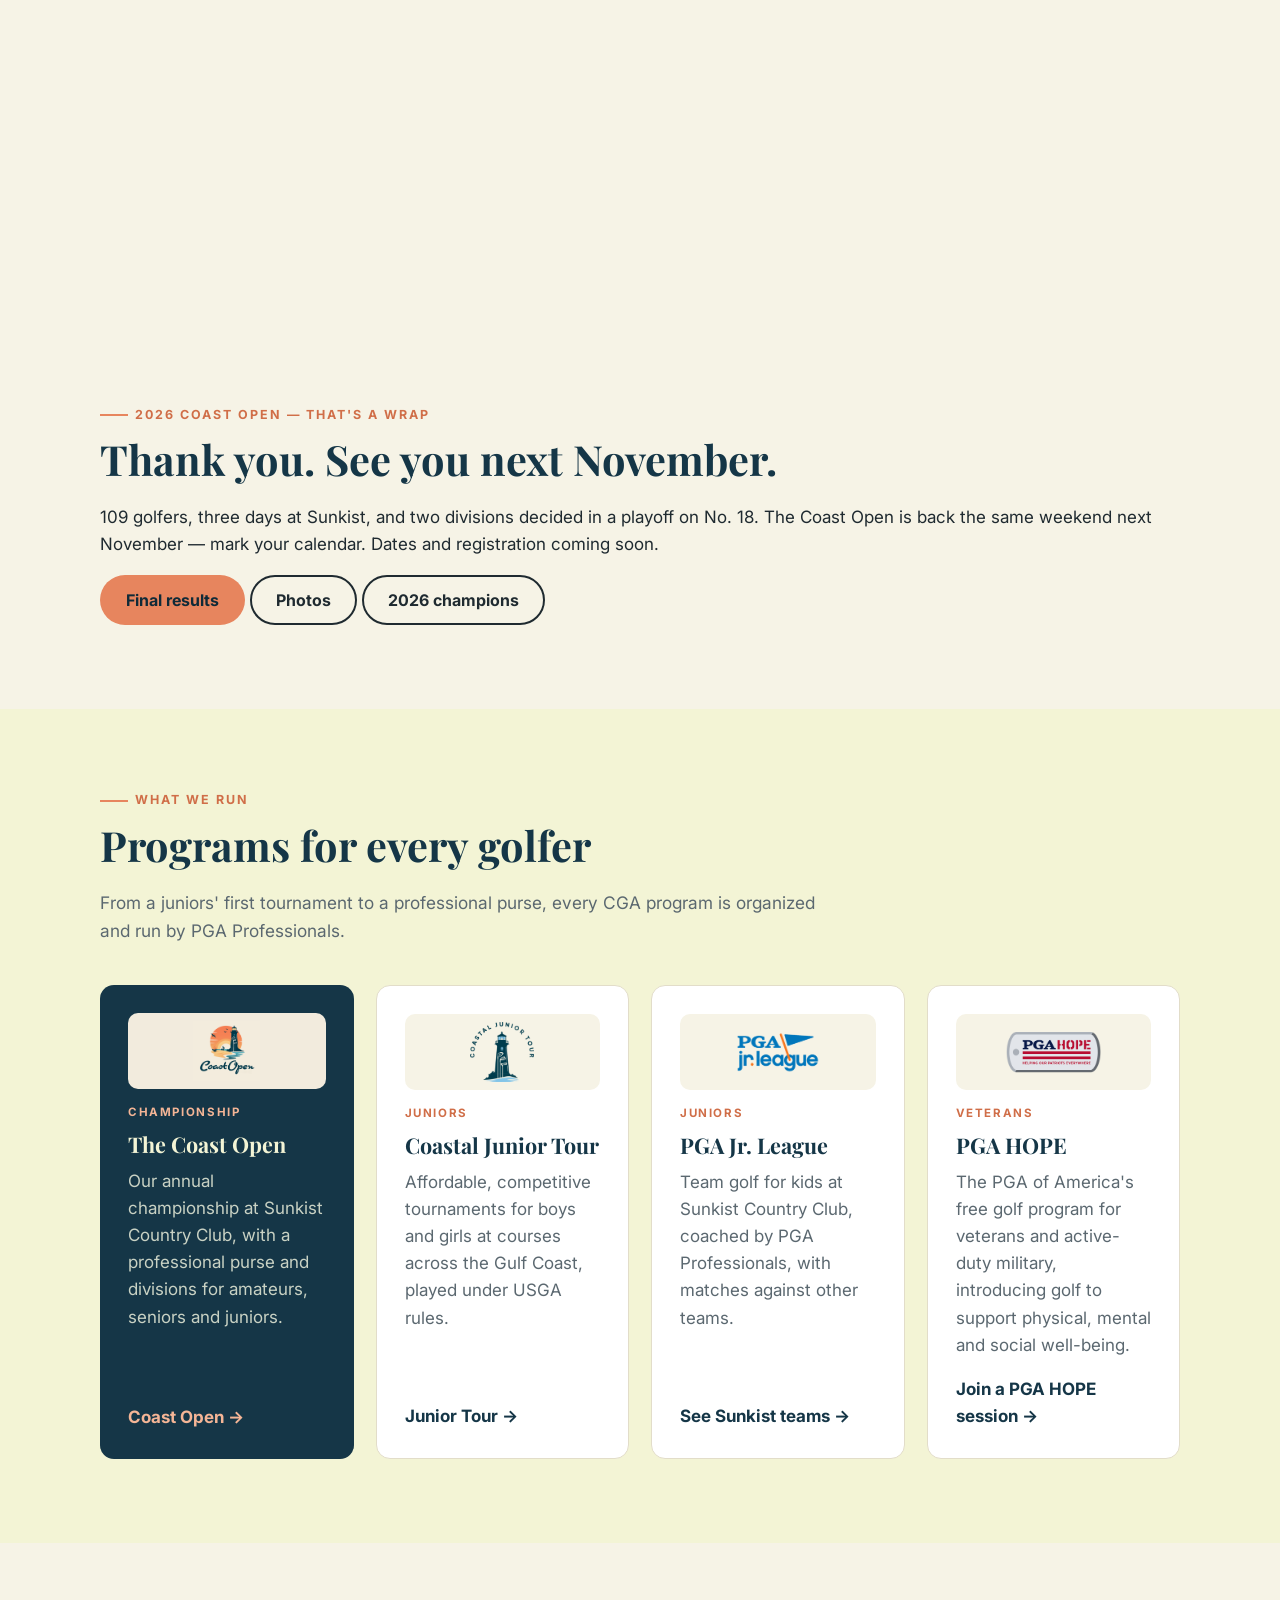
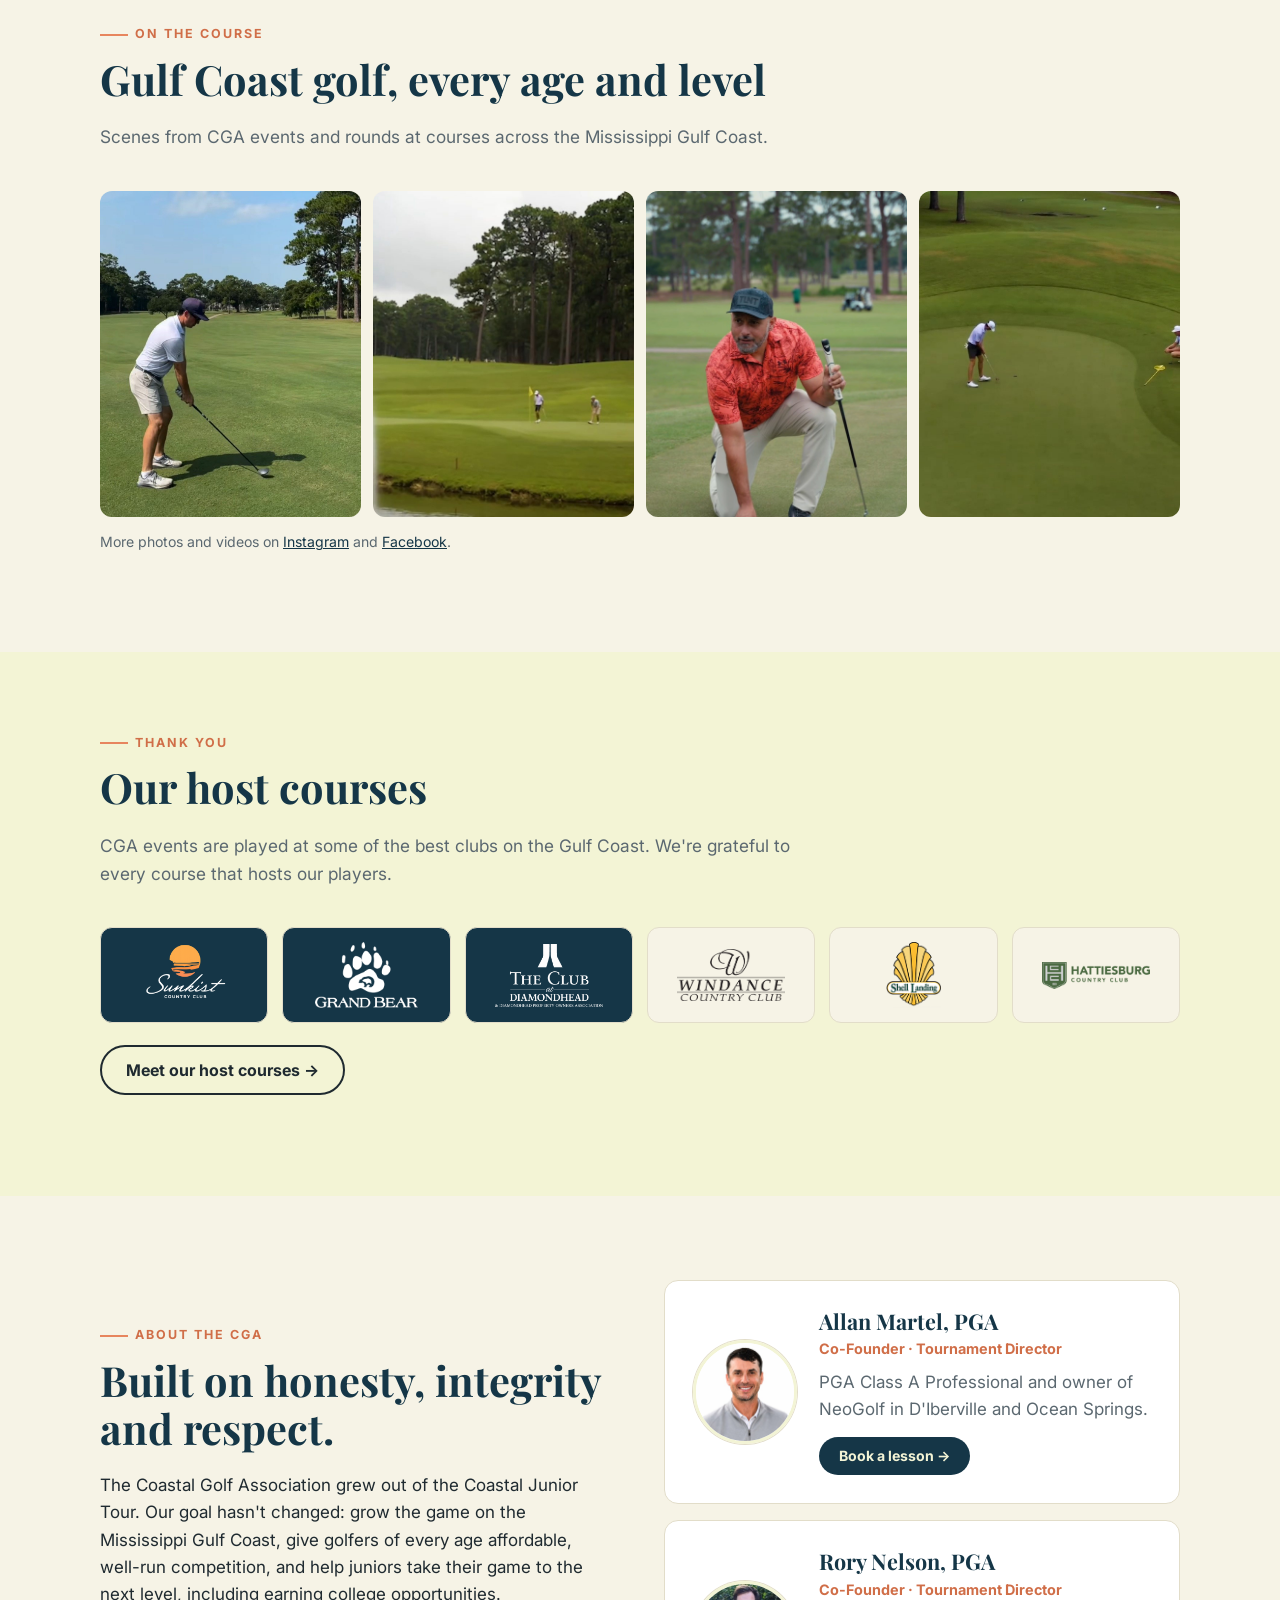
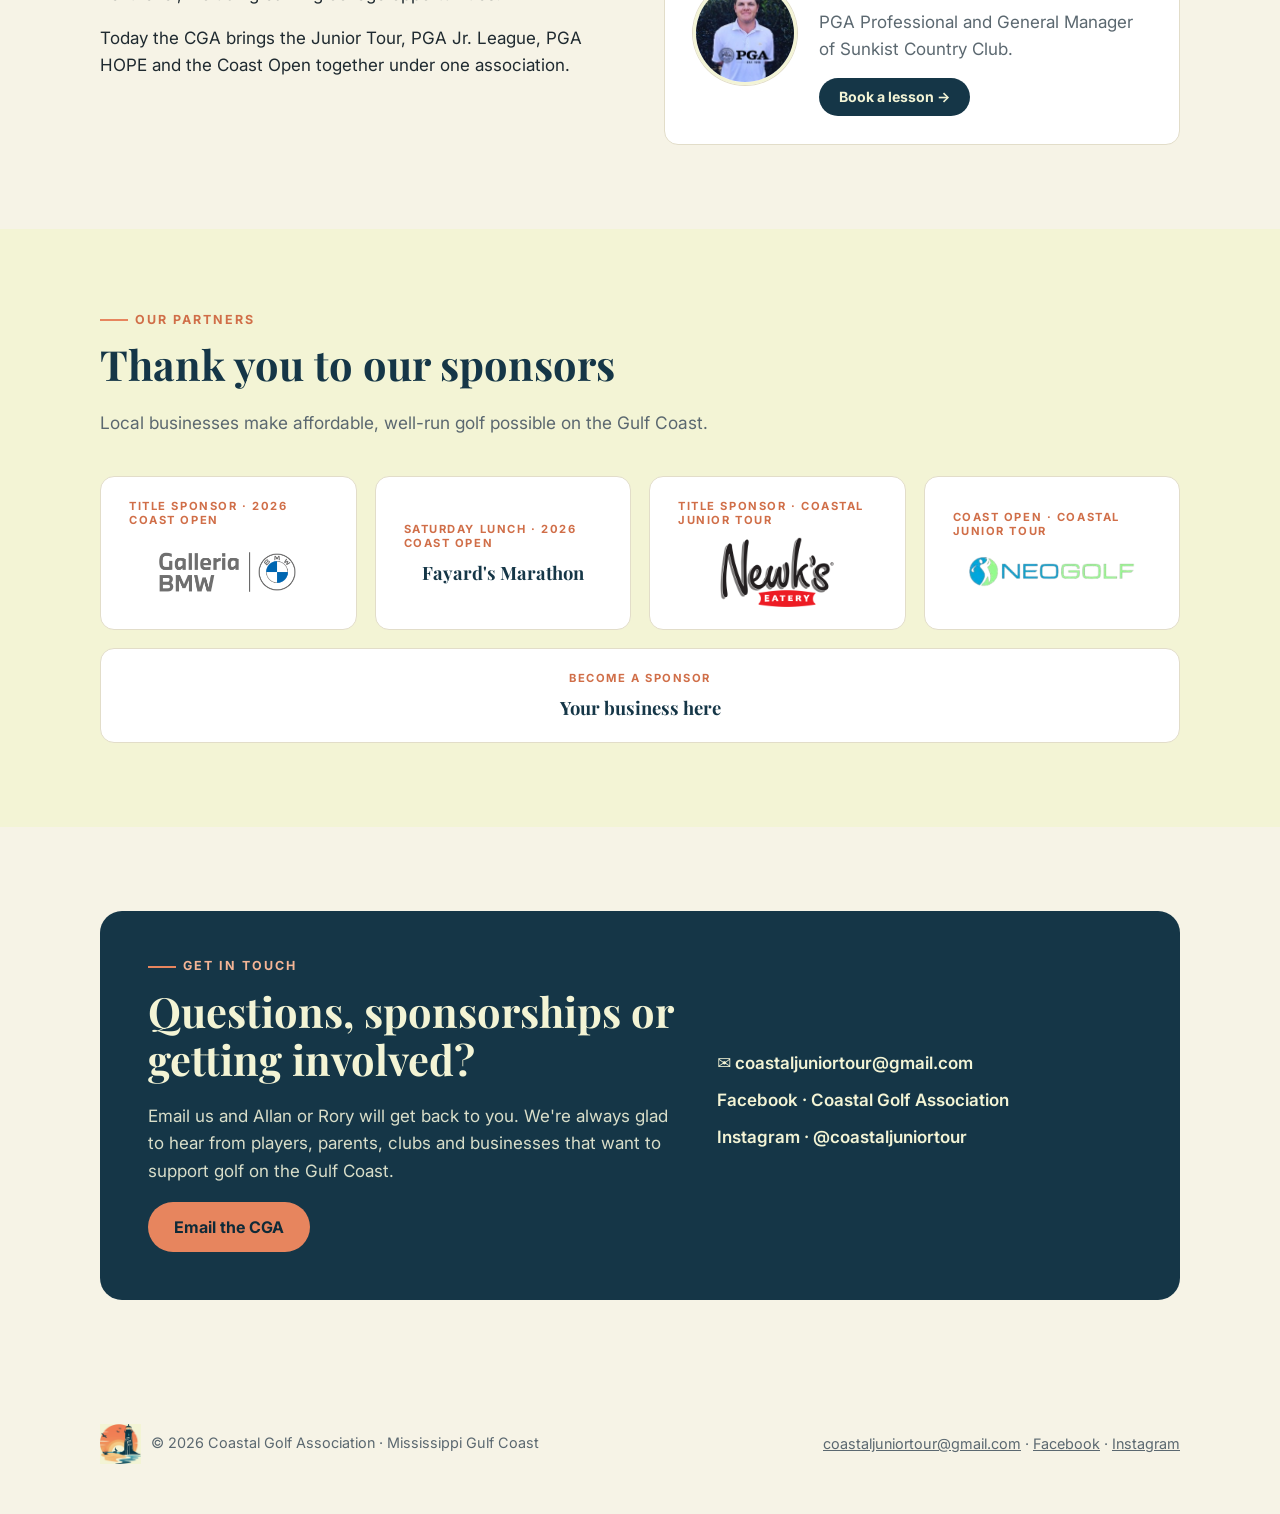
==== commit 1c483442: "2026 Coast Open wrap-up: homepage feature and nav" ====
--- a/index.html
+++ b/index.html
@@ -24,7 +24,7 @@
     <a href="courses/index.html">Host Courses</a>
     <a href="index.html#about">About</a>
     <a href="index.html#contact">Contact</a>
-    <a class="btn btn-orange nav-cta" href="https://www.golfgenius.com/register?league_id=13075258007405735201&utm_source=cga_site&utm_medium=web&utm_campaign=coastopen2026_reg">Register</a>
+    <a class="btn btn-orange nav-cta" href="https://2026galleriabmwcoastopen.golfgenius.com/pages/13075258077769379025">2026 results</a>
   </nav>
 </div></header>
 <main>
@@ -35,7 +35,7 @@
     <h1>Golf on the Gulf Coast, run by PGA Professionals.</h1>
     <p class="lead">The Coastal Golf Association runs the Coast Open, the Coastal Junior Tour, PGA Jr. League and PGA HOPE, with events at clubs across the Mississippi Gulf Coast.</p>
     <div class="actions">
-      <a class="btn btn-orange" href="https://www.golfgenius.com/register?league_id=13075258007405735201&utm_source=cga_site&utm_medium=web&utm_campaign=coastopen2026_reg">Register for the 2026 Coast Open →</a>
+      <a class="btn btn-orange" href="https://2026galleriabmwcoastopen.golfgenius.com/pages/13075258077769379025">2026 Coast Open results →</a>
       <a class="btn btn-ghost" href="#programs" style="color:var(--cream)">See our programs</a>
     </div>
   </div>
@@ -44,26 +44,17 @@
 
 <section><div class="wrap">
   
-<div class="band">
-  <div class="left">
-    <div class="eyebrow">November 13–15, 2026 · Sunkist Country Club, Biloxi</div>
-    <h2>The 2026 Coast Open presented by Galleria BMW</h2>
-    <p>Championship golf on the Mississippi Gulf Coast, with divisions for professionals, amateurs, seniors, super seniors and juniors.</p>
-    <div class="facts">
-      <div class="fact"><b>$10,000</b><span>Minimum professional purse</span></div>
-      <div class="fact"><b>6 divisions</b><span>Pros, amateurs, seniors, juniors</span></div>
-      <div class="fact"><b>$200–$550</b><span>Entry by division</span></div>
+<div class="wrapup">
+  <figure class="wrapup-img"><img src="https://ddz5qbrxrbzp.cloudfront.net/uploads/photo/photo/13246872971282230327/H49Dx8hOQDmhvnGnAcX8.jpg" alt="2026 Coast Open champion Grayson Glorioso. Presented by Galleria BMW." width="1200" height="1200"></figure>
+  <div class="wrapup-text">
+    <div class="eyebrow">2026 Coast Open — That's a wrap</div>
+    <h2>Thank you. See you next November.</h2>
+    <p>109 golfers, three days at Sunkist, and two divisions decided in a playoff on No. 18. The Coast Open is back the same weekend next November — mark your calendar. Dates and registration coming soon.</p>
+    <div class="actions-row">
+      <a class="btn btn-orange" href="https://2026galleriabmwcoastopen.golfgenius.com/pages/13075258077769379025">Final results</a>
+      <a class="btn btn-ghost" href="https://2026galleriabmwcoastopen.golfgenius.com/pages/13075258079547763923">Photos</a>
+      <a class="btn btn-ghost" href="coast-open/index.html">2026 champions</a>
     </div>
-    <div style="display:flex;gap:12px;flex-wrap:wrap">
-      <a class="btn btn-orange" href="https://www.golfgenius.com/register?league_id=13075258007405735201&utm_source=cga_site&utm_medium=web&utm_campaign=coastopen2026_reg">Register for the Coast Open →</a>
-      <a class="btn btn-ghost" href="coast-open/index.html">Event details</a>
-    </div>
-  </div>
-  <div class="right">
-    <img src="assets/coast-open-logo.png" alt="Coast Open" style="width:150px">
-    <span class="presented">Presented by</span>
-    <a href="https://www.galleriabmw.com/"><img class="galleria" src="assets/galleria-bmw-gray.png" alt="Galleria BMW"></a>
-    <small>Hosted by the Coastal Golf Association</small>
   </div>
 </div>
 </div></section>
@@ -118,8 +109,9 @@
   <div class="section-head"><div class="eyebrow">Our partners</div><h2>Thank you to our sponsors</h2><p>Local businesses make affordable, well-run golf possible on the Gulf Coast.</p></div>
   <div class="sponsors">
     <a class="sponsor" href="https://www.galleriabmw.com/"><small>Title Sponsor · 2026 Coast Open</small><img src="assets/galleria-bmw-gray.png" alt="Galleria BMW"></a>
+    <a class="sponsor" href="https://www.facebook.com/poppsferryfayards"><small>Saturday lunch · 2026 Coast Open</small><b>Fayard&#39;s Marathon</b></a>
     <a class="sponsor" href="https://newks.com/"><small>Title Sponsor · Coastal Junior Tour</small><img src="assets/newks-eatery.png" alt="Newk's Eatery"></a>
-    <a class="sponsor" href="https://www.neogolfclub.com/"><small>Coastal Junior Tour</small><img src="assets/neogolf.png" alt="NeoGolf" style="height:48px"></a>
+    <a class="sponsor" href="https://www.neogolfclub.com/"><small>Coast Open · Coastal Junior Tour</small><img src="assets/neogolf.png" alt="NeoGolf" style="height:48px"></a>
     <a class="sponsor" href="mailto:coastaljuniortour@gmail.com?subject=Sponsoring%20the%20Coastal%20Golf%20Association"><small>Become a sponsor</small><b>Your business here</b></a>
   </div>
 </div></section>
--- a/assets/site.css
+++ b/assets/site.css
@@ -156,3 +156,28 @@
 .course-strip .course-logo{height:96px;padding:14px;border-radius:12px;border:1px solid var(--line)}
 @media(max-width:860px){.course-strip{grid-template-columns:repeat(3,1fr)}}
 @media(max-width:480px){.course-strip{grid-template-columns:repeat(2,1fr)}}
+/* junior tour page */
+.hero-cjt{background:linear-gradient(90deg,rgba(15,42,56,.95) 0%,rgba(21,54,71,.82) 55%,rgba(21,54,71,.45) 100%),url(photos/cjt-tee-ball.jpg) center 60%/cover no-repeat}
+.hero-cjt-grid{display:grid;grid-template-columns:1.6fr 1fr;gap:36px;align-items:center}
+.hero-cjt-logo{background:var(--cream);border-radius:50%;aspect-ratio:1;max-width:260px;margin-left:auto;display:flex;align-items:center;justify-content:center;padding:34px;box-shadow:0 12px 40px rgba(0,0,0,.3)}
+.hero-cjt-logo img{width:100%;height:auto}
+@media(max-width:760px){.hero-cjt-grid{grid-template-columns:1fr}.hero-cjt-logo{max-width:160px;margin:0;padding:22px}}
+.stats-band{background:var(--orange);padding:22px 0}
+.stats{display:grid;grid-template-columns:repeat(4,1fr);gap:16px;text-align:center}
+.stats b{display:block;font:800 1.6rem "Playfair Display",serif;color:var(--navy)}
+.stats span{font:600 .85rem Inter,sans-serif;color:#2b2b2b}
+@media(max-width:760px){.stats{grid-template-columns:repeat(2,1fr)}}
+.side-photo{margin:24px 0 0;border-radius:var(--radius);overflow:hidden;max-height:420px}
+.side-photo img{width:100%;height:420px;object-fit:cover;object-position:center 30%;display:block}
+.pathway-head{display:grid;grid-template-columns:150px 1fr;gap:32px;align-items:center}
+.pathway-head img{width:150px;height:auto}
+@media(max-width:640px){.pathway-head{grid-template-columns:1fr}.pathway-head img{width:110px}}
+.tee-dot{display:inline-block;width:12px;height:12px;border-radius:50%;border:1px solid #888;margin-right:8px;vertical-align:-1px}
+.sched-course{display:flex;align-items:center;gap:12px;text-decoration:none;color:inherit}
+.sched-course .sub{display:block}
+.course-logo.mini{width:64px;height:40px;padding:5px 7px;border-radius:8px;flex:none;display:flex;align-items:center;justify-content:center}
+.course-logo.mini img{max-width:100%;max-height:100%;width:auto;height:auto}
+.sponsor.title{flex:0 1 420px;margin:0 auto;border:2px solid var(--orange)}
+.sponsor.title img{height:90px}
+.sponsor.dark{background:var(--navy)}.sponsor.dark small{color:#F4B596}
+#faq details,#policies details{margin-bottom:10px}
